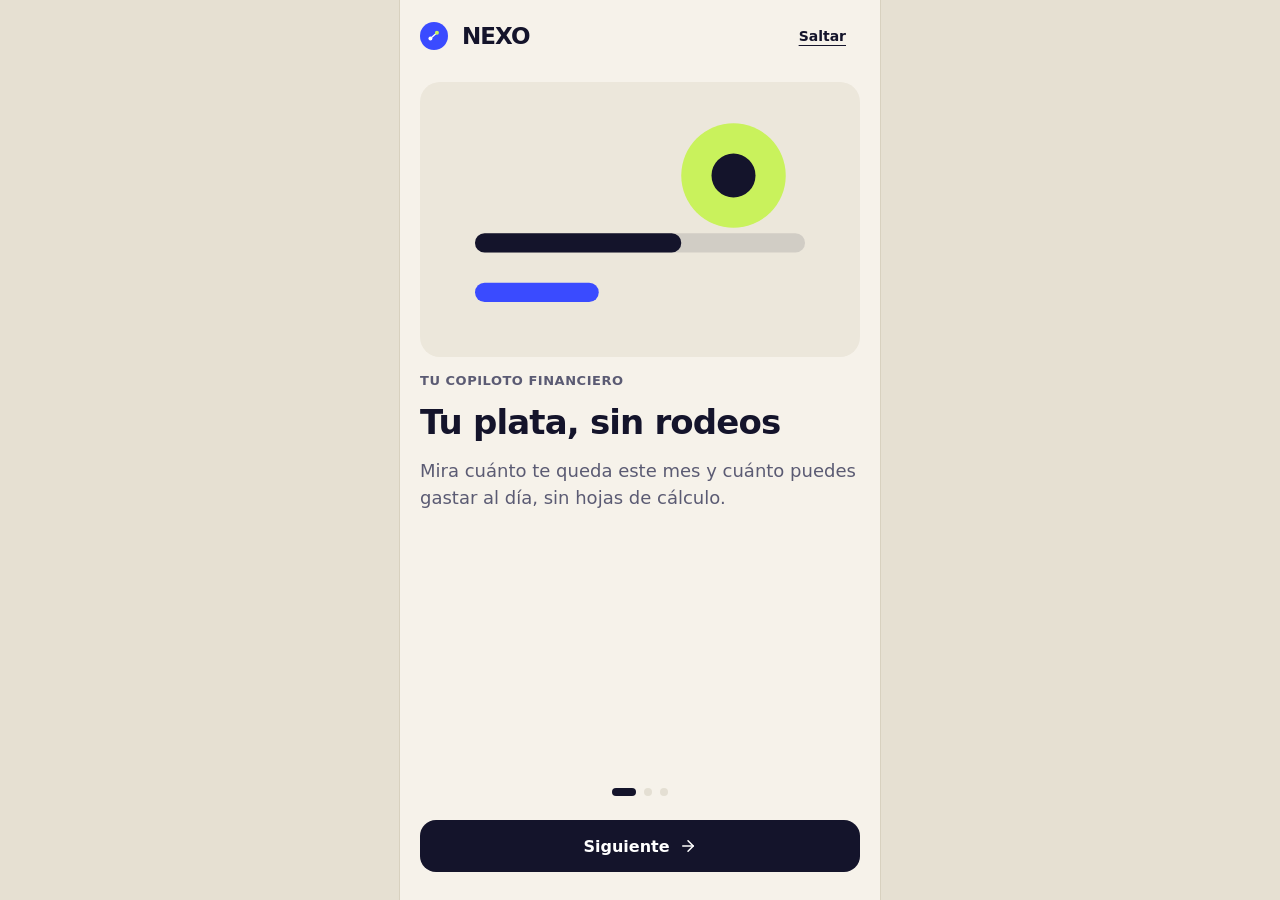
==== index.html @ c4db3c31 "Divido el prototipo en paginas Crea index.html y pages/ con una pagina por pantalla, css/prototipo.c" ====
<!doctype html>
<html lang="es">
<head>
<meta charset="UTF-8" />
<meta name="viewport" content="width=device-width, initial-scale=1.0, viewport-fit=cover" />
<meta name="theme-color" content="#F6F2EA" />
<meta name="description" content="NEXO: tu dinero, pero con alguien de tu lado." />
<title>NEXO · Tu copiloto financiero</title>
<link rel="stylesheet" href="css/prototipo.css" />
</head>
<body data-pagina="index">
<div id="root">
<div data-estado="b1"><div class="app-shell"><div class="onb"><div class="onb-top"><span class="mark small" role="img" aria-label="NEXO"><svg viewBox="0 0 48 48" aria-hidden="true"><path d="M15 32L33 16" stroke="#fff" stroke-width="3.5" stroke-linecap="round"></path><circle cx="15" cy="32" r="5.5" fill="#fff"></circle><circle cx="33" cy="16" r="5.5" style="fill: var(--lime);"></circle></svg></span><span class="brand-word">NEXO</span><span class="spacer"></span><button class="btn ghost small-btn" data-ir-estado="situacion">Saltar</button></div><div class="onb-body"><div class="illus"><svg viewBox="0 0 320 200" aria-hidden="true" role="img"><rect x="40" y="110" width="240" height="14" rx="7" style="fill: var(--ink); opacity: 0.12;"></rect><rect x="40" y="110" width="150" height="14" rx="7" style="fill: var(--ink);"></rect><circle cx="228" cy="68" r="38" style="fill: var(--lime);"></circle><circle cx="228" cy="68" r="16" style="fill: var(--ink);"></circle><rect x="40" y="146" width="90" height="14" rx="7" style="fill: var(--ai);"></rect></svg></div><div class="eyebrow">Tu copiloto financiero</div><h1 class="welcome-title" style="margin-bottom: 0px;">Tu plata, sin rodeos</h1><p class="muted" style="font-size: 18px; line-height: 1.5;">Mira cuánto te queda este mes y cuánto puedes gastar al día, sin hojas de cálculo.</p><span class="spacer"></span><div class="dots" aria-label="Pantalla 1 de 3"><i class="on"></i><i class=""></i><i class=""></i></div><button class="btn primary full" data-ir-estado="b2">Siguiente <svg xmlns="http://www.w3.org/2000/svg" width="18" height="18" viewBox="0 0 24 24" fill="none" stroke="currentColor" stroke-width="2" stroke-linecap="round" stroke-linejoin="round" class="lucide lucide-arrow-right"><path d="M5 12h14"></path><path d="m12 5 7 7-7 7"></path></svg></button></div></div></div><div class="toast-zone" aria-live="polite"></div></div>
<div data-estado="b2" hidden><div class="app-shell"><div class="onb"><div class="onb-top"><span class="mark small" role="img" aria-label="NEXO"><svg viewBox="0 0 48 48" aria-hidden="true"><path d="M15 32L33 16" stroke="#fff" stroke-width="3.5" stroke-linecap="round"></path><circle cx="15" cy="32" r="5.5" fill="#fff"></circle><circle cx="33" cy="16" r="5.5" style="fill: var(--lime);"></circle></svg></span><span class="brand-word">NEXO</span><span class="spacer"></span><button class="btn ghost small-btn" data-ir-estado="situacion">Saltar</button></div><div class="onb-body"><div class="illus"><svg viewBox="0 0 320 200" aria-hidden="true" role="img"><rect x="52" y="44" width="150" height="46" rx="23" style="fill: var(--ink);"></rect><rect x="118" y="108" width="150" height="46" rx="23" style="fill: var(--lime);"></rect><circle cx="76" cy="67" r="9" style="fill: var(--lime);"></circle><circle cx="244" cy="131" r="9" style="fill: var(--ink);"></circle></svg></div><h1 class="welcome-title" style="margin-bottom: 0px;">Registra en segundos</h1><p class="muted" style="font-size: 18px; line-height: 1.5;">Escribe o dilo en voz alta: "gasté 15 mil en almuerzo". NEXO lo entiende y tú solo confirmas.</p><span class="spacer"></span><div class="dots" aria-label="Pantalla 2 de 3"><i class=""></i><i class="on"></i><i class=""></i></div><button class="btn primary full" data-ir-estado="b3">Siguiente <svg xmlns="http://www.w3.org/2000/svg" width="18" height="18" viewBox="0 0 24 24" fill="none" stroke="currentColor" stroke-width="2" stroke-linecap="round" stroke-linejoin="round" class="lucide lucide-arrow-right"><path d="M5 12h14"></path><path d="m12 5 7 7-7 7"></path></svg></button></div></div></div><div class="toast-zone" aria-live="polite"></div></div>
<div data-estado="b3" hidden><div class="app-shell"><div class="onb"><div class="onb-top"><span class="mark small" role="img" aria-label="NEXO"><svg viewBox="0 0 48 48" aria-hidden="true"><path d="M15 32L33 16" stroke="#fff" stroke-width="3.5" stroke-linecap="round"></path><circle cx="15" cy="32" r="5.5" fill="#fff"></circle><circle cx="33" cy="16" r="5.5" style="fill: var(--lime);"></circle></svg></span><span class="brand-word">NEXO</span><span class="spacer"></span><button class="btn ghost small-btn" data-ir-estado="situacion">Saltar</button></div><div class="onb-body"><div class="illus"><svg viewBox="0 0 320 200" aria-hidden="true" role="img"><path d="M96 138L224 62" stroke-width="12" stroke-linecap="round" fill="none" style="stroke: var(--ink);"></path><circle cx="96" cy="138" r="30" style="fill: var(--ai);"></circle><circle cx="224" cy="62" r="30" style="fill: var(--lime);"></circle><circle cx="96" cy="138" r="10" fill="#fff"></circle></svg></div><h1 class="welcome-title" style="margin-bottom: 0px;">Un copiloto, no un banco</h1><p class="muted" style="font-size: 18px; line-height: 1.5;">Te acompaño con tus metas y tus dudas. Nunca te pido claves ni que conectes tus cuentas.</p><span class="spacer"></span><div class="dots" aria-label="Pantalla 3 de 3"><i class=""></i><i class=""></i><i class="on"></i></div><button class="btn primary full" data-ir-estado="situacion">Empezar <svg xmlns="http://www.w3.org/2000/svg" width="18" height="18" viewBox="0 0 24 24" fill="none" stroke="currentColor" stroke-width="2" stroke-linecap="round" stroke-linejoin="round" class="lucide lucide-arrow-right"><path d="M5 12h14"></path><path d="m12 5 7 7-7 7"></path></svg></button></div></div></div><div class="toast-zone" aria-live="polite"></div></div>
<div data-estado="situacion" hidden><div class="app-shell"><form class="onb" novalidate=""><div class="onb-top"><button type="button" class="back-btn" aria-label="Volver" data-ir-estado="b3"><svg xmlns="http://www.w3.org/2000/svg" width="20" height="20" viewBox="0 0 24 24" fill="none" stroke="currentColor" stroke-width="2" stroke-linecap="round" stroke-linejoin="round" class="lucide lucide-arrow-left"><path d="m12 19-7-7 7-7"></path><path d="M19 12H5"></path></svg></button><h1 class="screen-title">Tu situación inicial</h1></div><div class="onb-body"><p class="muted" style="margin: 0px;">Solo lo mínimo para empezar. No pedimos claves ni datos de tus cuentas.</p><div class="field"><label for="income--situacion">Ingresos mensuales</label><input id="income--situacion" class="input" inputmode="numeric" placeholder="$ 1.500.000" aria-invalid="false" value=""><span class="small muted">Lo que recibes en un mes, aproximado.</span></div><div class="field"><label>Cómo manejas tu plata (opcional)</label><div class="chips"><button type="button" class="chip " aria-pressed="false" data-accion="chip-multi">Débito</button><button type="button" class="chip " aria-pressed="false" data-accion="chip-multi">Crédito</button><button type="button" class="chip " aria-pressed="false" data-accion="chip-multi">Efectivo</button><button type="button" class="chip " aria-pressed="false" data-accion="chip-multi">Billetera digital</button></div><span class="small muted">Solo para ubicarme. No pedimos números de tarjeta ni claves.</span></div><div class="field"><label for="goalName--situacion">Tu primera meta</label><input id="goalName--situacion" class="input" placeholder="Ej. Ahorrar para una moto" aria-invalid="false" value=""></div><div class="chips scroll" aria-label="Ideas de meta"><button type="button" class="chip " aria-pressed="false" data-accion="chip-meta">Moto</button><button type="button" class="chip " aria-pressed="false" data-accion="chip-meta">Viaje</button><button type="button" class="chip " aria-pressed="false" data-accion="chip-meta">Celular</button><button type="button" class="chip " aria-pressed="false" data-accion="chip-meta">Fondo de emergencia</button><button type="button" class="chip " aria-pressed="false" data-accion="chip-meta">Universidad</button></div><div class="field"><label for="goalTarget--situacion">¿Cuánto necesitas para lograrla?</label><input id="goalTarget--situacion" class="input" inputmode="numeric" placeholder="$ 3.000.000" aria-invalid="false" value=""></div><span class="spacer"></span><button class="btn primary full" type="submit" data-accion="continuar">Continuar <svg xmlns="http://www.w3.org/2000/svg" width="18" height="18" viewBox="0 0 24 24" fill="none" stroke="currentColor" stroke-width="2" stroke-linecap="round" stroke-linejoin="round" class="lucide lucide-arrow-right"><path d="M5 12h14"></path><path d="m12 5 7 7-7 7"></path></svg></button></div></form></div><div class="toast-zone" aria-live="polite"></div></div>
<div data-estado="pendientes" hidden><div class="app-shell"><form class="onb" novalidate=""><div class="onb-top"><button type="button" class="back-btn" aria-label="Volver" data-ir-estado="b3"><svg xmlns="http://www.w3.org/2000/svg" width="20" height="20" viewBox="0 0 24 24" fill="none" stroke="currentColor" stroke-width="2" stroke-linecap="round" stroke-linejoin="round" class="lucide lucide-arrow-left"><path d="m12 19-7-7 7-7"></path><path d="M19 12H5"></path></svg></button><h1 class="screen-title">Tu situación inicial</h1></div><div class="onb-body"><div class="alert warn" role="alert"><svg xmlns="http://www.w3.org/2000/svg" width="20" height="20" viewBox="0 0 24 24" fill="none" stroke="currentColor" stroke-width="2" stroke-linecap="round" stroke-linejoin="round" class="lucide lucide-triangle-alert"><path d="m21.73 18-8-14a2 2 0 0 0-3.48 0l-8 14A2 2 0 0 0 4 21h16a2 2 0 0 0 1.73-3"></path><path d="M12 9v4"></path><path d="M12 17h.01"></path></svg><div>Completa los campos pendientes para continuar.</div></div><div class="field"><label for="income--pendientes">Ingresos mensuales</label><input id="income--pendientes" class="input" inputmode="numeric" placeholder="$ 1.500.000" aria-invalid="true" value="" aria-describedby="income-err--pendientes"><span class="field-error" id="income-err--pendientes">Escribe cuánto recibes al mes.</span></div><div class="field"><label>Cómo manejas tu plata (opcional)</label><div class="chips"><button type="button" class="chip " aria-pressed="false" data-accion="chip-multi">Débito</button><button type="button" class="chip " aria-pressed="false" data-accion="chip-multi">Crédito</button><button type="button" class="chip " aria-pressed="false" data-accion="chip-multi">Efectivo</button><button type="button" class="chip " aria-pressed="false" data-accion="chip-multi">Billetera digital</button></div><span class="small muted">Solo para ubicarme. No pedimos números de tarjeta ni claves.</span></div><div class="field"><label for="goalName--pendientes">Tu primera meta</label><input id="goalName--pendientes" class="input" placeholder="Ej. Ahorrar para una moto" aria-invalid="true" value="" aria-describedby="goalName-err--pendientes"><span class="field-error" id="goalName-err--pendientes">Cuéntame qué quieres lograr.</span></div><div class="chips scroll" aria-label="Ideas de meta"><button type="button" class="chip " aria-pressed="false" data-accion="chip-meta">Moto</button><button type="button" class="chip " aria-pressed="false" data-accion="chip-meta">Viaje</button><button type="button" class="chip " aria-pressed="false" data-accion="chip-meta">Celular</button><button type="button" class="chip " aria-pressed="false" data-accion="chip-meta">Fondo de emergencia</button><button type="button" class="chip " aria-pressed="false" data-accion="chip-meta">Universidad</button></div><div class="field"><label for="goalTarget--pendientes">¿Cuánto necesitas para lograrla?</label><input id="goalTarget--pendientes" class="input" inputmode="numeric" placeholder="$ 3.000.000" aria-invalid="true" value="" aria-describedby="goalTarget-err--pendientes"><span class="field-error" id="goalTarget-err--pendientes">Escribe cuánto necesitas.</span></div><span class="spacer"></span><button class="btn primary full" type="submit" data-accion="continuar">Continuar <svg xmlns="http://www.w3.org/2000/svg" width="18" height="18" viewBox="0 0 24 24" fill="none" stroke="currentColor" stroke-width="2" stroke-linecap="round" stroke-linejoin="round" class="lucide lucide-arrow-right"><path d="M5 12h14"></path><path d="m12 5 7 7-7 7"></path></svg></button></div></form></div><div class="toast-zone" aria-live="polite"></div></div>
</div>
<script src="js/prototipo.js"></script>
</body>
</html>
---- css/prototipo.css ----
/* Andamio temporal: se borra cuando todas las pantallas usen el design kit */
/* Este archivo es el CSS del prototipo (disenos/prototipo.html), copiado tal cual.
   Solo se agregó al final un bloque para que los links (<a>) se vean igual que
   los botones (<button>) que reemplazan. */
:root{--paper: #F6F2EA;--sf: #FFFFFF;--ink: #14142B;--ink2: #5B5B73;--ink3: #686880;--ink-hover: #2A2A4A;--line: #E4DFD3;--sand: #ECE7DB;--outer: #E6E0D2;--lime: #C9F25C;--lime-d: #B8E23F;--lime-50: #F1FAD6;--ai: #3A4BFF;--ai-50: #E8EBFF;--ok: #0B7A55;--ok-50: #DDF1E8;--wa: #8A5600;--wa-50: #FBEBCB;--er: #C73B3F;--er-50: #FBE3E3;--cat-food: #C2561C;--cat-transport: #1F6FC2;--cat-fun: #7A3FC4;--cat-shop: #C22A66;--cat-edu: #12795F;--cat-other: #5B5B73;--bg: var(--paper);--pri: var(--ink);--pri-d: var(--ink);--pri-50: var(--sand);--pri-100: var(--line);--sec: var(--lime);--sec-50: var(--lime-50);--in: var(--ai);--in-50: var(--ai-50);--r-s: 8px;--r-m: 12px;--r-l: 16px;--r-card: 20px;--r-btn: 16px;--disp: "Bricolage Grotesque", "Segoe UI", system-ui, sans-serif;--body: "DM Sans", "Segoe UI", system-ui, sans-serif;font-family:var(--body);color:var(--ink);background:var(--paper)}
:root[data-palette=coral]{--paper: #FFF5EE;--ink: #2A1038;--ink2: #66506F;--ink3: #6E5978;--ink-hover: #3E1F52;--line: #F0DDD2;--sand: #F8E6DB;--outer: #F1DDD0;--lime: #FF8F70;--lime-d: #F27A58;--lime-50: #FFE3D9;--ai: #6C4BFF;--ai-50: #ECE6FF}
:root[data-palette=mar]{--paper: #EEF6F5;--ink: #0D2B33;--ink2: #4D6870;--ink3: #546F77;--ink-hover: #1C434E;--line: #D5E4E2;--sand: #E0EEEC;--outer: #D9E6E4;--lime: #7BE3C3;--lime-d: #5BD3AF;--lime-50: #D9F7EE;--ai: #2F5BFF;--ai-50: #E4EBFF}
:root[data-palette=sol]{--paper: #FFFAEB;--ink: #1A1814;--ink2: #5E5846;--ink3: #655F4C;--ink-hover: #34302A;--line: #EDE4C8;--sand: #F6EDCF;--outer: #EBE2C2;--lime: #FFD23F;--lime-d: #F2C200;--lime-50: #FFF1B8;--ai: #2748FF;--ai-50: #E6EAFF}
*{box-sizing:border-box}
html{scroll-behavior:smooth}
body{margin:0;min-width:320px;min-height:100vh;background:var(--paper);color:var(--ink);font-family:var(--body);-webkit-font-smoothing:antialiased}
button,input,textarea,select{font:inherit}
button,a[data-era-boton]{cursor:pointer}
button:focus-visible,input:focus-visible,textarea:focus-visible,select:focus-visible{outline:3px solid var(--ai);outline-offset:2px}
button:disabled{cursor:not-allowed;opacity:.55}
a{color:inherit}
.app-shell{max-width:480px;margin:0 auto;min-height:100vh;background:var(--paper);position:relative}
@media(min-width:520px){body{background:var(--outer)}.app-shell{box-shadow:0 0 0 1px #d8d1bf}}
.main{padding:14px 16px calc(112px + env(safe-area-inset-bottom))}
.main.plain{padding-bottom:32px}
.stack{display:grid;gap:16px}
.row{display:flex;align-items:center;gap:12px}
.spacer{flex:1}
.mobile-top{display:flex;align-items:center;gap:8px;margin-bottom:18px;min-height:44px}
.brand-word{font:800 23px/1 var(--disp);letter-spacing:-.04em}
.icon-btn{position:relative;width:40px;height:40px;border-radius:50%;border:1.5px solid var(--line);background:var(--sf);color:var(--ink);display:grid;place-items:center}
.icon-btn.active{background:var(--ink);color:#fff;border-color:var(--ink)}
.dot-badge{position:absolute;top:-4px;right:-4px;min-width:18px;height:18px;padding:0 4px;border-radius:99px;background:var(--er);color:#fff;font-size:11px;font-weight:800;display:grid;place-items:center}
.pro-badge{background:var(--ink);color:var(--lime);font-size:11px;font-weight:800;padding:3px 7px;border-radius:6px;letter-spacing:.06em}
.streak-chip{display:inline-flex;align-items:center;gap:4px;height:36px;padding:0 12px;border:0;border-radius:99px;background:var(--lime);color:var(--ink);font-weight:800;font-size:14px}
.screen-top{display:flex;align-items:center;gap:12px;margin-bottom:18px;min-height:44px}
.back-btn{width:44px;height:44px;border-radius:50%;border:1.5px solid var(--line);background:var(--sf);color:var(--ink);display:grid;place-items:center;flex:none}
.screen-title{font-size:22px;margin:0}
.mark{--s: 42px;width:var(--s);height:var(--s);border-radius:50%;background:var(--ai);display:grid;place-items:center;flex:none}
.mark svg{width:62%;height:62%}
.mark.large{--s: 96px}
.mark.small{--s: 28px}
.eyebrow{color:var(--ink2);font-size:13px;font-weight:700;letter-spacing:.04em;text-transform:uppercase}
h1,h2,h3,p{margin-top:0}
h1,h2,h3{font-family:var(--disp);letter-spacing:-.025em}
h1{font-size:30px;line-height:1.08;margin-bottom:12px}
h2{font-size:20px;margin-bottom:8px}
h3{font-size:17px;margin-bottom:6px}
.muted{color:var(--ink2)}
.small{font-size:13px}
.money{--fs: 44px;font-family:var(--disp);font-weight:800;line-height:1.05;letter-spacing:-.04em;font-variant-numeric:tabular-nums lining-nums;display:block;white-space:nowrap;font-size:calc(min(var(--fs),12vw) * var(--k, 1))}
.money.xl{--fs: 52px}
.money.md{--fs: 32px}
.num{font-family:var(--disp);font-weight:800;font-variant-numeric:tabular-nums;letter-spacing:-.03em;white-space:nowrap;flex:none}
.row.wrap{flex-wrap:wrap;row-gap:4px}
.list-row>div:nth-child(2),.row>div[style*=min-width]{min-width:0}
.list-row>div:nth-child(2) b{display:block;overflow:hidden;text-overflow:ellipsis;white-space:nowrap}
.card{background:var(--sf);border:1px solid var(--line);border-radius:var(--r-card);padding:18px}
.card-lime{background:var(--lime);border-color:transparent}
.card.tap{width:100%;text-align:left;color:inherit}
.insight{background:var(--sf);border:1px solid var(--line);border-radius:var(--r-card);padding:18px 20px}
.insight-title{display:flex;align-items:center;gap:9px;color:var(--ai);font-weight:700;font-size:14px;margin-bottom:10px}
.insight p{font-size:17px;line-height:1.4;margin-bottom:14px}
.hero-card{background:var(--ink);color:#fff;border-radius:var(--r-card);padding:24px 22px}
.hero-label{font-size:14px;color:#ffffffc7;margin-bottom:6px}
.hero-bar{height:8px;border-radius:99px;background:#ffffff2e;overflow:hidden;margin:18px 0 14px}
.hero-bar span{display:block;height:100%;background:var(--lime);border-radius:inherit;transition:width .3s ease}
.hero-bar.over span{background:#ff8a8e}
.hero-meta{display:flex;justify-content:space-between;flex-wrap:wrap;gap:8px 16px;font-size:14px;color:#ffffffc7}
.hero-meta b{display:block;white-space:nowrap;color:#fff;font:700 18px var(--disp);font-variant-numeric:tabular-nums;margin-top:2px}
.btn{min-height:52px;border:0;border-radius:var(--r-btn);padding:0 20px;display:inline-flex;align-items:center;justify-content:center;gap:9px;font-weight:700;transition:transform .12s ease,background .2s ease}
.btn:active{transform:scale(.98)}
.btn.primary{color:#fff;background:var(--ink)}
.btn.primary:hover{background:var(--ink-hover)}
.btn.on-dark,.btn.secondary{background:var(--lime);color:var(--ink)}
.btn.secondary:hover{background:var(--lime-d)}
.btn.tertiary{background:var(--sf);color:var(--ink);border:1px solid var(--line)}
.btn.ghost{background:transparent;color:var(--ink);text-decoration:underline;text-underline-offset:4px}
.btn.danger{background:var(--er-50);color:var(--er)}
.btn.full{width:100%}
.btn.small-btn{min-height:42px;padding:0 14px;font-size:14px}
.field{display:grid;gap:8px}
.field label{font-size:14px;font-weight:700}
.field-error{font-size:13px;color:var(--er);font-weight:600}
.input,.textarea{width:100%;border:1.5px solid var(--line);background:var(--sf);color:var(--ink);border-radius:var(--r-btn);padding:14px 16px}
.input{min-height:54px}
.input:focus,.textarea:focus{border-color:var(--ink)}
.input[aria-invalid=true],.textarea[aria-invalid=true]{border-color:var(--er);background:var(--er-50)}
.textarea{min-height:120px;resize:vertical}
.amount-wrap{display:flex;align-items:baseline;gap:8px;border-bottom:2px solid var(--ink);padding-bottom:6px}
.amount-wrap span{font:800 32px var(--disp);color:var(--ink2)}
.amount-input{--k: 1;width:100%;font-size:calc(min(44px,12vw) * var(--k))!important;border:0;background:transparent;font:800 44px/1.1 var(--disp);letter-spacing:-.03em;color:var(--ink);padding:0;min-width:0}
.amount-input:focus-visible{outline:none}
.amount-wrap:focus-within{border-color:var(--ai)}
.amount-wrap.err{border-color:var(--er)}
.chips{display:flex;flex-wrap:wrap;gap:8px}
.chips.scroll{flex-wrap:nowrap;overflow-x:auto;padding-bottom:4px;margin:0 -16px;padding-left:16px;padding-right:16px;scrollbar-width:none}
.chips.scroll::-webkit-scrollbar{display:none}
.chip{display:inline-flex;align-items:center;gap:8px;height:40px;padding:0 16px;border-radius:99px;background:var(--sf);border:1.5px solid var(--line);font-weight:600;font-size:14px;color:var(--ink);white-space:nowrap;flex:none}
.chip.on{background:var(--lime);border-color:var(--ink)}
.input-modes{display:grid;grid-template-columns:1fr 1fr;gap:8px}
.input-modes:has(>:only-child){grid-template-columns:1fr}
.mode-btn{min-height:52px;border-radius:14px;border:1.5px solid var(--line);background:var(--sf);color:var(--ink);font-weight:700;display:inline-flex;align-items:center;justify-content:center;gap:8px;padding:0 12px}
.mode-btn:first-child:not(:only-child){background:var(--ink);border-color:var(--ink);color:var(--lime)}
.mode-btn.live{background:var(--er);border-color:var(--er);color:#fff}
.eye-btn{position:relative;width:32px;height:32px;padding:0;border:0;border-radius:50%;background:transparent;color:inherit;display:inline-grid;place-items:center}
.eye-btn:after{content:"";position:absolute;top:-8px;right:-8px;bottom:-8px;left:-8px}
.tabs{display:grid;grid-template-columns:1fr 1fr;padding:4px;background:var(--sand);border-radius:14px;gap:4px}
.tab{border:0;background:transparent;height:42px;border-radius:10px;font-weight:700;color:var(--ink2);display:inline-flex;align-items:center;justify-content:center;gap:8px}
.tab.on{background:var(--sf);color:var(--ink)}
.alert{display:flex;gap:12px;align-items:flex-start;padding:14px 16px;border-radius:var(--r-l);font-size:14px;font-weight:600}
.alert.warn{background:var(--wa-50);color:var(--wa)}
.alert.err{background:var(--er-50);color:var(--er)}
.alert.ok{background:var(--ok-50);color:var(--ok)}
.progress{height:6px;border-radius:99px;background:var(--line);overflow:hidden;flex:1}
.progress>span{display:block;height:100%;background:var(--ink);border-radius:inherit;transition:width .2s ease}
.bar{height:10px;border-radius:99px;background:var(--line);overflow:hidden}
.bar span{display:block;height:100%;border-radius:inherit;background:var(--ink);transition:width .3s ease}
.bar.lime span{background:var(--lime);box-shadow:inset 0 0 0 1.5px var(--ink)}
.list{display:grid;gap:0}
.list-row{display:flex;align-items:center;gap:12px;padding:13px 0;border-bottom:1px solid var(--line)}
.list-row:last-child{border-bottom:0}
.group-title{font-size:13px;font-weight:700;color:var(--ink2);text-transform:uppercase;letter-spacing:.04em;margin:4px 0 -4px}
.icon-tile{width:44px;height:44px;flex:none;border-radius:13px;background:var(--sand);color:var(--ink);display:grid;place-items:center}
.icon-tile.lime{background:var(--lime)}
.icon-tile.sm{width:36px;height:36px;border-radius:11px}
.icon-tile[data-cat]{background:color-mix(in srgb,var(--c) 14%,#fff);color:var(--c)}
.icon-tile[data-cat=Comida]{--c: var(--cat-food)}
.icon-tile[data-cat=Transporte]{--c: var(--cat-transport)}
.icon-tile[data-cat=Salidas]{--c: var(--cat-fun)}
.icon-tile[data-cat=Compras]{--c: var(--cat-shop)}
.icon-tile[data-cat=Educación]{--c: var(--cat-edu)}
.icon-tile[data-cat=Otro]{--c: var(--cat-other)}
.pill{display:inline-flex;align-items:center;gap:6px;padding:5px 10px;border-radius:99px;background:var(--lime);color:var(--ink);font-size:12px;font-weight:700}
.pill.dark{background:var(--ink);color:#fff}
.pill.soft{background:var(--sand)}
.empty{text-align:center;padding:30px 20px;border:1.5px dashed var(--line);border-radius:var(--r-card);color:var(--ink2)}
.success-mark{width:72px;height:72px;border-radius:50%;background:var(--lime);display:grid;place-items:center;margin:8px auto 0}
.streak-days{display:grid;grid-template-columns:repeat(7,1fr);gap:6px;margin-top:14px;text-align:center}
.streak-day{display:grid;gap:6px;justify-items:center;font-size:12px;font-weight:700}
.streak-dot{width:26px;height:26px;border-radius:50%;border:2px solid var(--ink);display:grid;place-items:center}
.streak-day.on .streak-dot{background:var(--ink);color:var(--lime)}
.streak-day.today .streak-dot{border-style:dashed}
.reward{display:flex;gap:14px;align-items:flex-start}
.reward.locked{opacity:.72}
.onb{min-height:100vh;padding:14px 20px 28px;display:flex;flex-direction:column}
.onb-top{display:flex;align-items:center;gap:14px;min-height:44px}
.onb-body{flex:1;display:flex;flex-direction:column;gap:16px;padding-top:12px}
.illus{width:100%;aspect-ratio:16 / 10;border-radius:var(--r-card);background:var(--sand);display:grid;place-items:center;overflow:hidden;margin-top:12px}
.illus svg{width:100%;height:100%}
.dots{display:flex;gap:8px;justify-content:center;margin:4px 0 8px}
.dots i{width:8px;height:8px;border-radius:50%;background:var(--line)}
.dots i.on{background:var(--ink);width:24px;border-radius:99px}
.welcome-title{font-size:34px}
.chat{display:grid;gap:12px}
.bubble{max-width:86%;padding:12px 14px;border-radius:18px;line-height:1.45;font-size:16px}
.bubble.you{justify-self:end;background:var(--ink);color:#fff;border-bottom-right-radius:6px}
.bubble.nexo{justify-self:start;background:var(--sf);border:1px solid var(--line);border-bottom-left-radius:6px;max-width:94%}
.bubble-hd{display:flex;align-items:center;gap:8px;font-size:13px;font-weight:700;color:var(--ai);margin-bottom:6px}
.bubble-src{font-size:12px;color:var(--ink2);margin-top:8px}
.typing{display:inline-flex;gap:5px;padding:4px 2px}
.typing i{width:7px;height:7px;border-radius:50%;background:var(--ink2);animation:blink 1s infinite ease-in-out}
.typing i:nth-child(2){animation-delay:.15s}
.typing i:nth-child(3){animation-delay:.3s}
@keyframes blink{0%,80%,to{opacity:.25}40%{opacity:1}}
.composer{position:sticky;bottom:calc(86px + env(safe-area-inset-bottom));display:flex;gap:8px;padding:10px 0 0;background:var(--paper)}
.composer .input{min-height:48px;border-radius:99px}
.send-btn{width:48px;height:48px;flex:none;border-radius:50%;border:0;background:var(--ink);color:var(--lime);display:grid;place-items:center}
.mic-btn{width:96px;height:96px;border-radius:50%;border:0;background:var(--ink);color:var(--lime);display:grid;place-items:center;margin:8px auto}
.mic-btn.live{background:var(--er);color:#fff}
.search{position:relative}
.search svg{position:absolute;left:16px;top:50%;transform:translateY(-50%);color:var(--ink2)}
.search .input{padding-left:44px}
.post-meta{display:flex;align-items:center;gap:8px;color:var(--ink2);font-size:13px;flex-wrap:wrap}
.avatar{width:30px;height:30px;display:grid;place-items:center;border-radius:50%;background:var(--lime);color:var(--ink);font-weight:800;font-size:13px;flex:none}
.helpful{border:1.5px solid var(--line);background:var(--sf);color:var(--ink);height:36px;padding:0 12px;border-radius:99px;display:inline-flex;align-items:center;gap:6px;font-weight:700;font-size:13px}
.helpful.on{background:var(--lime);border-color:var(--ink)}
.answer{padding:14px 0;border-bottom:1px solid var(--line);display:grid;gap:8px}
.answer:last-child{border-bottom:0}
.toast-zone{position:fixed;left:0;right:0;bottom:calc(96px + env(safe-area-inset-bottom));display:flex;justify-content:center;pointer-events:none;z-index:30;padding:0 16px}
.toast{background:var(--ink);color:#fff;padding:12px 18px;border-radius:14px;font-weight:600;font-size:14px;max-width:420px;pointer-events:auto;display:flex;align-items:center;gap:14px}
.toast-act{border:0;background:transparent;color:var(--lime);font-weight:800;font-size:14px;text-decoration:underline;text-underline-offset:3px;padding:8px 4px}
.mobile-nav{position:fixed;left:50%;transform:translate(-50%);width:min(100%,480px);bottom:0;z-index:10;display:grid;grid-template-columns:repeat(5,1fr);padding:8px 6px calc(8px + env(safe-area-inset-bottom));background:var(--paper);border-top:1px solid var(--line)}
.mobile-nav button,.mobile-nav a{border:0;background:transparent;color:var(--ink2);display:flex;flex-direction:column;align-items:center;justify-content:center;gap:4px;font-size:11px;font-weight:700;padding:2px 0;min-height:52px}
.mobile-nav .nav-ico{width:52px;height:30px;border-radius:99px;display:grid;place-items:center}
.mobile-nav button.active,.mobile-nav a.active{color:var(--ink)}
.mobile-nav button.active .nav-ico,.mobile-nav a.active .nav-ico{background:var(--lime)}
.mobile-nav .nav-mark{display:block;margin-top:-18px;border-radius:50%;box-shadow:0 0 0 4px var(--paper)}
.mobile-nav .nav-mark .mark{--s: 46px}
@media(prefers-reduced-motion:reduce){*,*:before,*:after{animation:none!important;transition:none!important;scroll-behavior:auto!important}}
.pal-opt{display:flex;align-items:center;gap:12px;padding:12px;border:1.5px solid var(--line);border-radius:16px;background:var(--paper);color:var(--ink);text-align:left;width:100%}
.pal-opt[aria-pressed=true]{border-color:var(--ink)}
.pal-sw{display:flex}
.pal-sw i{width:22px;height:22px;border-radius:50%;border:2px solid #fff;margin-left:-6px;box-shadow:0 0 0 1px #0000001f}
.pal-sw i:first-child{margin-left:0}
.help-btn{position:relative;width:24px;height:24px;margin-left:8px;padding:0;border-radius:50%;border:1.5px solid currentColor;background:transparent;color:inherit;font-weight:800;font-size:13px;line-height:1;display:inline-grid;place-items:center;vertical-align:middle}
.help-btn:after{content:"";position:absolute;top:-10px;right:-10px;bottom:-10px;left:-10px}
.help-note{margin-top:12px;padding:12px 14px;border-radius:14px;background:var(--lime-50);color:var(--ink);font-size:14px;line-height:1.45;text-align:left;font-weight:500}
.help-note.on-dark{background:#ffffff1f;color:#fff}
.card-lime .help-note{background:#ffffff9e}
.row-btn{width:100%;border:0;background:transparent;text-align:left;color:inherit;font:inherit;cursor:pointer;border-bottom:1px solid var(--line)}
.list-row.row-btn:last-child{border-bottom:0}
.chev{color:var(--ink2);flex:none}
.persist-banner{padding:12px 16px 0}
.main .persist-banner{padding:0 0 14px}


/* --- Andamio: los botones que navegan ahora son links <a> con el mismo aspecto --- */
:where(a[data-era-boton]){display:inline-block;text-align:center;text-decoration:none;box-sizing:border-box;font:inherit}
[hidden]{display:none!important}
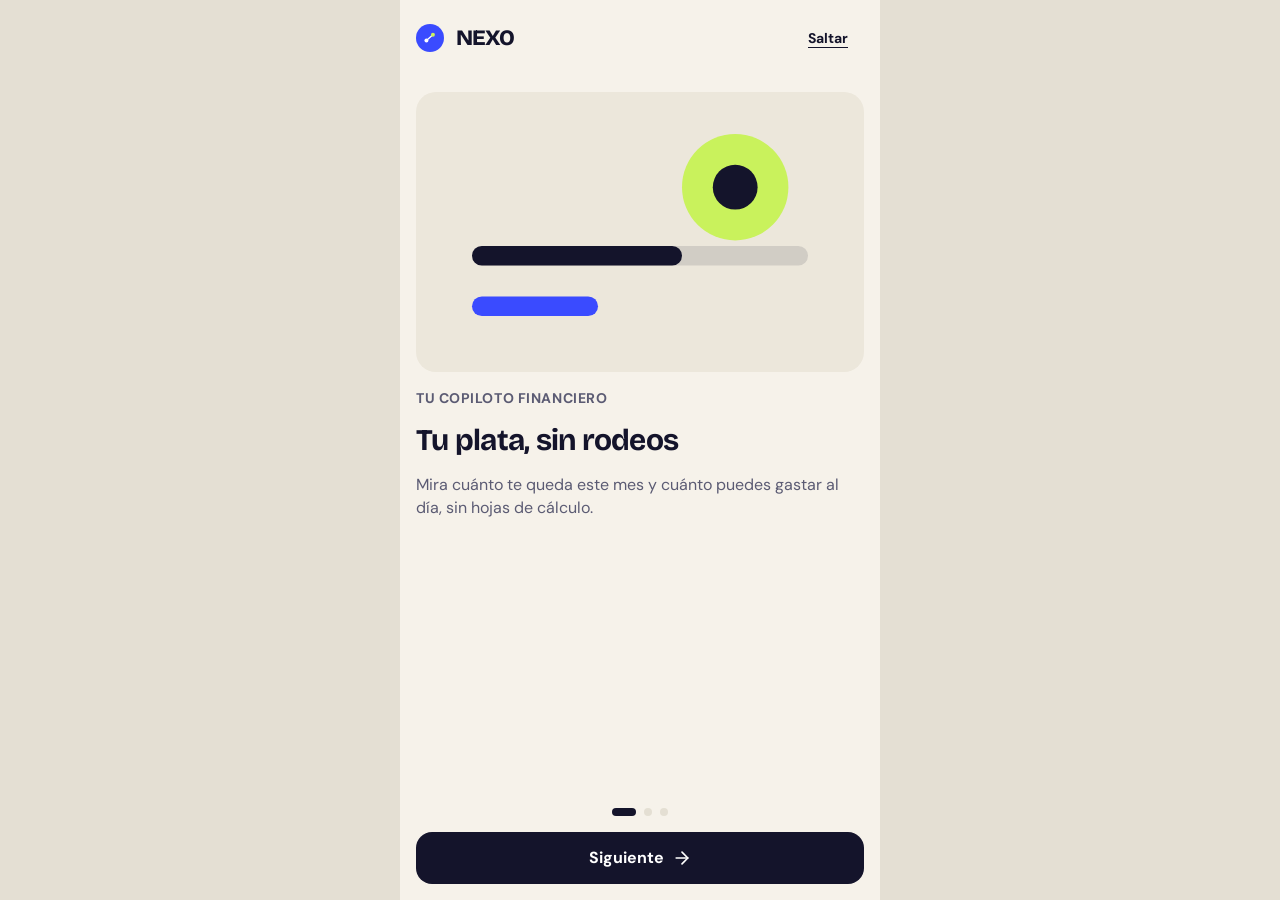
==== commit c889cd7f: "Construyo F1.1, F1.2 y F1.2b con el kit y datos en data.js Agrego .ilustracion y .puntos al kit, las" ====
--- a/index.html
+++ b/index.html
@@ -1,21 +1,100 @@
 <!doctype html>
 <html lang="es">
 <head>
-<meta charset="UTF-8" />
-<meta name="viewport" content="width=device-width, initial-scale=1.0, viewport-fit=cover" />
-<meta name="theme-color" content="#F6F2EA" />
-<meta name="description" content="NEXO: tu dinero, pero con alguien de tu lado." />
-<title>NEXO · Tu copiloto financiero</title>
-<link rel="stylesheet" href="css/prototipo.css" />
+  <meta charset="UTF-8">
+  <meta name="viewport" content="width=device-width, initial-scale=1.0, viewport-fit=cover">
+  <meta name="theme-color" content="#F6F2EA">
+  <meta name="description" content="NEXO: tu dinero, pero con alguien de tu lado.">
+  <title>NEXO · Tu copiloto financiero</title>
+  <link rel="stylesheet" href="css/tokens.css">
+  <link rel="stylesheet" href="css/components.css">
+  <link rel="stylesheet" href="css/styles.css">
 </head>
-<body data-pagina="index">
-<div id="root">
-<div data-estado="b1"><div class="app-shell"><div class="onb"><div class="onb-top"><span class="mark small" role="img" aria-label="NEXO"><svg viewBox="0 0 48 48" aria-hidden="true"><path d="M15 32L33 16" stroke="#fff" stroke-width="3.5" stroke-linecap="round"></path><circle cx="15" cy="32" r="5.5" fill="#fff"></circle><circle cx="33" cy="16" r="5.5" style="fill: var(--lime);"></circle></svg></span><span class="brand-word">NEXO</span><span class="spacer"></span><button class="btn ghost small-btn" data-ir-estado="situacion">Saltar</button></div><div class="onb-body"><div class="illus"><svg viewBox="0 0 320 200" aria-hidden="true" role="img"><rect x="40" y="110" width="240" height="14" rx="7" style="fill: var(--ink); opacity: 0.12;"></rect><rect x="40" y="110" width="150" height="14" rx="7" style="fill: var(--ink);"></rect><circle cx="228" cy="68" r="38" style="fill: var(--lime);"></circle><circle cx="228" cy="68" r="16" style="fill: var(--ink);"></circle><rect x="40" y="146" width="90" height="14" rx="7" style="fill: var(--ai);"></rect></svg></div><div class="eyebrow">Tu copiloto financiero</div><h1 class="welcome-title" style="margin-bottom: 0px;">Tu plata, sin rodeos</h1><p class="muted" style="font-size: 18px; line-height: 1.5;">Mira cuánto te queda este mes y cuánto puedes gastar al día, sin hojas de cálculo.</p><span class="spacer"></span><div class="dots" aria-label="Pantalla 1 de 3"><i class="on"></i><i class=""></i><i class=""></i></div><button class="btn primary full" data-ir-estado="b2">Siguiente <svg xmlns="http://www.w3.org/2000/svg" width="18" height="18" viewBox="0 0 24 24" fill="none" stroke="currentColor" stroke-width="2" stroke-linecap="round" stroke-linejoin="round" class="lucide lucide-arrow-right"><path d="M5 12h14"></path><path d="m12 5 7 7-7 7"></path></svg></button></div></div></div><div class="toast-zone" aria-live="polite"></div></div>
-<div data-estado="b2" hidden><div class="app-shell"><div class="onb"><div class="onb-top"><span class="mark small" role="img" aria-label="NEXO"><svg viewBox="0 0 48 48" aria-hidden="true"><path d="M15 32L33 16" stroke="#fff" stroke-width="3.5" stroke-linecap="round"></path><circle cx="15" cy="32" r="5.5" fill="#fff"></circle><circle cx="33" cy="16" r="5.5" style="fill: var(--lime);"></circle></svg></span><span class="brand-word">NEXO</span><span class="spacer"></span><button class="btn ghost small-btn" data-ir-estado="situacion">Saltar</button></div><div class="onb-body"><div class="illus"><svg viewBox="0 0 320 200" aria-hidden="true" role="img"><rect x="52" y="44" width="150" height="46" rx="23" style="fill: var(--ink);"></rect><rect x="118" y="108" width="150" height="46" rx="23" style="fill: var(--lime);"></rect><circle cx="76" cy="67" r="9" style="fill: var(--lime);"></circle><circle cx="244" cy="131" r="9" style="fill: var(--ink);"></circle></svg></div><h1 class="welcome-title" style="margin-bottom: 0px;">Registra en segundos</h1><p class="muted" style="font-size: 18px; line-height: 1.5;">Escribe o dilo en voz alta: "gasté 15 mil en almuerzo". NEXO lo entiende y tú solo confirmas.</p><span class="spacer"></span><div class="dots" aria-label="Pantalla 2 de 3"><i class=""></i><i class="on"></i><i class=""></i></div><button class="btn primary full" data-ir-estado="b3">Siguiente <svg xmlns="http://www.w3.org/2000/svg" width="18" height="18" viewBox="0 0 24 24" fill="none" stroke="currentColor" stroke-width="2" stroke-linecap="round" stroke-linejoin="round" class="lucide lucide-arrow-right"><path d="M5 12h14"></path><path d="m12 5 7 7-7 7"></path></svg></button></div></div></div><div class="toast-zone" aria-live="polite"></div></div>
-<div data-estado="b3" hidden><div class="app-shell"><div class="onb"><div class="onb-top"><span class="mark small" role="img" aria-label="NEXO"><svg viewBox="0 0 48 48" aria-hidden="true"><path d="M15 32L33 16" stroke="#fff" stroke-width="3.5" stroke-linecap="round"></path><circle cx="15" cy="32" r="5.5" fill="#fff"></circle><circle cx="33" cy="16" r="5.5" style="fill: var(--lime);"></circle></svg></span><span class="brand-word">NEXO</span><span class="spacer"></span><button class="btn ghost small-btn" data-ir-estado="situacion">Saltar</button></div><div class="onb-body"><div class="illus"><svg viewBox="0 0 320 200" aria-hidden="true" role="img"><path d="M96 138L224 62" stroke-width="12" stroke-linecap="round" fill="none" style="stroke: var(--ink);"></path><circle cx="96" cy="138" r="30" style="fill: var(--ai);"></circle><circle cx="224" cy="62" r="30" style="fill: var(--lime);"></circle><circle cx="96" cy="138" r="10" fill="#fff"></circle></svg></div><h1 class="welcome-title" style="margin-bottom: 0px;">Un copiloto, no un banco</h1><p class="muted" style="font-size: 18px; line-height: 1.5;">Te acompaño con tus metas y tus dudas. Nunca te pido claves ni que conectes tus cuentas.</p><span class="spacer"></span><div class="dots" aria-label="Pantalla 3 de 3"><i class=""></i><i class=""></i><i class="on"></i></div><button class="btn primary full" data-ir-estado="situacion">Empezar <svg xmlns="http://www.w3.org/2000/svg" width="18" height="18" viewBox="0 0 24 24" fill="none" stroke="currentColor" stroke-width="2" stroke-linecap="round" stroke-linejoin="round" class="lucide lucide-arrow-right"><path d="M5 12h14"></path><path d="m12 5 7 7-7 7"></path></svg></button></div></div></div><div class="toast-zone" aria-live="polite"></div></div>
-<div data-estado="situacion" hidden><div class="app-shell"><form class="onb" novalidate=""><div class="onb-top"><button type="button" class="back-btn" aria-label="Volver" data-ir-estado="b3"><svg xmlns="http://www.w3.org/2000/svg" width="20" height="20" viewBox="0 0 24 24" fill="none" stroke="currentColor" stroke-width="2" stroke-linecap="round" stroke-linejoin="round" class="lucide lucide-arrow-left"><path d="m12 19-7-7 7-7"></path><path d="M19 12H5"></path></svg></button><h1 class="screen-title">Tu situación inicial</h1></div><div class="onb-body"><p class="muted" style="margin: 0px;">Solo lo mínimo para empezar. No pedimos claves ni datos de tus cuentas.</p><div class="field"><label for="income--situacion">Ingresos mensuales</label><input id="income--situacion" class="input" inputmode="numeric" placeholder="$ 1.500.000" aria-invalid="false" value=""><span class="small muted">Lo que recibes en un mes, aproximado.</span></div><div class="field"><label>Cómo manejas tu plata (opcional)</label><div class="chips"><button type="button" class="chip " aria-pressed="false" data-accion="chip-multi">Débito</button><button type="button" class="chip " aria-pressed="false" data-accion="chip-multi">Crédito</button><button type="button" class="chip " aria-pressed="false" data-accion="chip-multi">Efectivo</button><button type="button" class="chip " aria-pressed="false" data-accion="chip-multi">Billetera digital</button></div><span class="small muted">Solo para ubicarme. No pedimos números de tarjeta ni claves.</span></div><div class="field"><label for="goalName--situacion">Tu primera meta</label><input id="goalName--situacion" class="input" placeholder="Ej. Ahorrar para una moto" aria-invalid="false" value=""></div><div class="chips scroll" aria-label="Ideas de meta"><button type="button" class="chip " aria-pressed="false" data-accion="chip-meta">Moto</button><button type="button" class="chip " aria-pressed="false" data-accion="chip-meta">Viaje</button><button type="button" class="chip " aria-pressed="false" data-accion="chip-meta">Celular</button><button type="button" class="chip " aria-pressed="false" data-accion="chip-meta">Fondo de emergencia</button><button type="button" class="chip " aria-pressed="false" data-accion="chip-meta">Universidad</button></div><div class="field"><label for="goalTarget--situacion">¿Cuánto necesitas para lograrla?</label><input id="goalTarget--situacion" class="input" inputmode="numeric" placeholder="$ 3.000.000" aria-invalid="false" value=""></div><span class="spacer"></span><button class="btn primary full" type="submit" data-accion="continuar">Continuar <svg xmlns="http://www.w3.org/2000/svg" width="18" height="18" viewBox="0 0 24 24" fill="none" stroke="currentColor" stroke-width="2" stroke-linecap="round" stroke-linejoin="round" class="lucide lucide-arrow-right"><path d="M5 12h14"></path><path d="m12 5 7 7-7 7"></path></svg></button></div></form></div><div class="toast-zone" aria-live="polite"></div></div>
-<div data-estado="pendientes" hidden><div class="app-shell"><form class="onb" novalidate=""><div class="onb-top"><button type="button" class="back-btn" aria-label="Volver" data-ir-estado="b3"><svg xmlns="http://www.w3.org/2000/svg" width="20" height="20" viewBox="0 0 24 24" fill="none" stroke="currentColor" stroke-width="2" stroke-linecap="round" stroke-linejoin="round" class="lucide lucide-arrow-left"><path d="m12 19-7-7 7-7"></path><path d="M19 12H5"></path></svg></button><h1 class="screen-title">Tu situación inicial</h1></div><div class="onb-body"><div class="alert warn" role="alert"><svg xmlns="http://www.w3.org/2000/svg" width="20" height="20" viewBox="0 0 24 24" fill="none" stroke="currentColor" stroke-width="2" stroke-linecap="round" stroke-linejoin="round" class="lucide lucide-triangle-alert"><path d="m21.73 18-8-14a2 2 0 0 0-3.48 0l-8 14A2 2 0 0 0 4 21h16a2 2 0 0 0 1.73-3"></path><path d="M12 9v4"></path><path d="M12 17h.01"></path></svg><div>Completa los campos pendientes para continuar.</div></div><div class="field"><label for="income--pendientes">Ingresos mensuales</label><input id="income--pendientes" class="input" inputmode="numeric" placeholder="$ 1.500.000" aria-invalid="true" value="" aria-describedby="income-err--pendientes"><span class="field-error" id="income-err--pendientes">Escribe cuánto recibes al mes.</span></div><div class="field"><label>Cómo manejas tu plata (opcional)</label><div class="chips"><button type="button" class="chip " aria-pressed="false" data-accion="chip-multi">Débito</button><button type="button" class="chip " aria-pressed="false" data-accion="chip-multi">Crédito</button><button type="button" class="chip " aria-pressed="false" data-accion="chip-multi">Efectivo</button><button type="button" class="chip " aria-pressed="false" data-accion="chip-multi">Billetera digital</button></div><span class="small muted">Solo para ubicarme. No pedimos números de tarjeta ni claves.</span></div><div class="field"><label for="goalName--pendientes">Tu primera meta</label><input id="goalName--pendientes" class="input" placeholder="Ej. Ahorrar para una moto" aria-invalid="true" value="" aria-describedby="goalName-err--pendientes"><span class="field-error" id="goalName-err--pendientes">Cuéntame qué quieres lograr.</span></div><div class="chips scroll" aria-label="Ideas de meta"><button type="button" class="chip " aria-pressed="false" data-accion="chip-meta">Moto</button><button type="button" class="chip " aria-pressed="false" data-accion="chip-meta">Viaje</button><button type="button" class="chip " aria-pressed="false" data-accion="chip-meta">Celular</button><button type="button" class="chip " aria-pressed="false" data-accion="chip-meta">Fondo de emergencia</button><button type="button" class="chip " aria-pressed="false" data-accion="chip-meta">Universidad</button></div><div class="field"><label for="goalTarget--pendientes">¿Cuánto necesitas para lograrla?</label><input id="goalTarget--pendientes" class="input" inputmode="numeric" placeholder="$ 3.000.000" aria-invalid="true" value="" aria-describedby="goalTarget-err--pendientes"><span class="field-error" id="goalTarget-err--pendientes">Escribe cuánto necesitas.</span></div><span class="spacer"></span><button class="btn primary full" type="submit" data-accion="continuar">Continuar <svg xmlns="http://www.w3.org/2000/svg" width="18" height="18" viewBox="0 0 24 24" fill="none" stroke="currentColor" stroke-width="2" stroke-linecap="round" stroke-linejoin="round" class="lucide lucide-arrow-right"><path d="M5 12h14"></path><path d="m12 5 7 7-7 7"></path></svg></button></div></form></div><div class="toast-zone" aria-live="polite"></div></div>
-</div>
-<script src="js/prototipo.js"></script>
+<body class="pagina-app" data-pantalla="index">
+
+  <main class="pantalla">
+    <div class="pantalla__contenido">
+
+      <!-- F1.1 · Carrusel de bienvenida -->
+      <section class="paso" id="paso-bienvenida" aria-label="Bienvenida">
+        <header class="barra-onboarding">
+          <span class="logo logo--sm" role="img" aria-label="NEXO">
+            <svg viewBox="0 0 48 48" aria-hidden="true"><path class="logo__linea" d="M15 32L33 16" stroke-width="3.5" stroke-linecap="round"/><circle class="logo__nodo" cx="15" cy="32" r="5.5"/><circle class="logo__nodo logo__nodo--acento" cx="33" cy="16" r="5.5"/></svg>
+          </span>
+          <span class="logotipo">NEXO</span>
+          <span class="espaciador"></span>
+          <button type="button" class="boton boton--texto boton--pequeno" id="boton-saltar">Saltar</button>
+        </header>
+
+        <div class="ilustracion"><img id="diapositiva-imagen" alt=""></div>
+        <p class="etiqueta-mayuscula" id="diapositiva-etiqueta" hidden></p>
+        <h1 class="titulo-pantalla" id="diapositiva-titulo"></h1>
+        <p class="texto-suave" id="diapositiva-texto"></p>
+
+        <div class="paso__fondo">
+          <div class="puntos" id="diapositiva-puntos" role="img" aria-label="Diapositiva 1 de 3"></div>
+          <button type="button" class="boton boton--completo" id="boton-siguiente">
+            <span id="boton-siguiente-texto">Siguiente</span>
+            <svg class="icono" viewBox="0 0 24 24" aria-hidden="true"><path d="M5 12h14"/><path d="m12 5 7 7-7 7"/></svg>
+          </button>
+        </div>
+      </section>
+
+      <!-- F1.2 · Situación inicial (y F1.2b · Campos pendientes) -->
+      <form class="paso" id="paso-situacion" hidden novalidate>
+        <header class="barra-interna">
+          <button type="button" class="boton-icono" id="boton-volver" aria-label="Volver">
+            <svg class="icono" viewBox="0 0 24 24" aria-hidden="true"><path d="m12 19-7-7 7-7"/><path d="M19 12H5"/></svg>
+          </button>
+          <h1 class="titulo-interno">Tu situación inicial</h1>
+        </header>
+
+        <div class="alerta alerta--aviso" id="alerta-pendientes" role="alert" hidden>
+          <svg class="icono" viewBox="0 0 24 24" aria-hidden="true"><path d="m21.73 18-8-14a2 2 0 0 0-3.48 0l-8 14A2 2 0 0 0 4 21h16a2 2 0 0 0 1.73-3"/><path d="M12 9v4"/><path d="M12 17h.01"/></svg>
+          <span>Completa los campos pendientes para continuar.</span>
+        </div>
+
+        <p class="texto-suave" id="situacion-introduccion">Solo lo mínimo para empezar. No pedimos claves ni datos de tus cuentas.</p>
+
+        <div class="grupo-campo">
+          <label class="etiqueta-campo" for="campo-ingreso">Ingresos mensuales</label>
+          <input class="campo" id="campo-ingreso" inputmode="numeric" autocomplete="off" placeholder="$ 1.500.000" aria-invalid="false">
+          <p class="texto-suave texto-pequeno" data-ayuda>Lo que recibes en un mes, aproximado.</p>
+          <p class="mensaje-error" id="error-ingreso" hidden>Escribe cuánto recibes al mes.</p>
+        </div>
+
+        <div class="grupo-campo" role="group" aria-labelledby="etiqueta-forma">
+          <span class="etiqueta-campo" id="etiqueta-forma">Cómo manejas tu plata (opcional)</span>
+          <div class="chips" id="chips-forma"></div>
+          <p class="texto-suave texto-pequeno">Solo para ubicarme. No pedimos números de tarjeta ni claves.</p>
+        </div>
+
+        <div class="grupo-campo">
+          <label class="etiqueta-campo" for="campo-meta-nombre">Tu primera meta</label>
+          <input class="campo" id="campo-meta-nombre" autocomplete="off" placeholder="Ej. Ahorrar para una moto" aria-invalid="false">
+          <p class="mensaje-error" id="error-meta-nombre" hidden>Cuéntame qué quieres lograr.</p>
+        </div>
+
+        <div class="chips chips--desliza" id="chips-ideas" role="group" aria-label="Ideas de meta"></div>
+
+        <div class="grupo-campo">
+          <label class="etiqueta-campo" for="campo-meta-monto">¿Cuánto necesitas para lograrla?</label>
+          <input class="campo" id="campo-meta-monto" inputmode="numeric" autocomplete="off" placeholder="$ 3.000.000" aria-invalid="false">
+          <p class="mensaje-error" id="error-meta-monto" hidden>Escribe cuánto necesitas.</p>
+        </div>
+
+        <div class="paso__fondo">
+          <button type="submit" class="boton boton--completo">
+            Continuar
+            <svg class="icono" viewBox="0 0 24 24" aria-hidden="true"><path d="M5 12h14"/><path d="m12 5 7 7-7 7"/></svg>
+          </button>
+        </div>
+      </form>
+
+    </div>
+  </main>
+
+  <script src="js/data.js"></script>
+  <script src="js/app.js"></script>
 </body>
 </html>
--- a/css/tokens.css
+++ b/css/tokens.css
@@ -0,0 +1,184 @@
+/* =========================================================
+   NEXO · Tokens del design kit
+   ---------------------------------------------------------
+   Aquí viven las decisiones base: colores, letras, espacios,
+   bordes y tamaños. Los componentes (components.css) solo
+   usan estas variables: nunca escriben un valor suelto.
+   Para cambiar el aspecto de la app, cambia el valor aquí.
+   ========================================================= */
+
+/* Fuentes: viven en assets/fuentes/ y se cargan desde el proyecto
+   (no necesitan internet). Cada archivo trae todos los pesos que
+   usamos. Las rutas son relativas a este archivo (css/).
+   Si no cargan, el navegador usa la fuente de respaldo (Arial). */
+@font-face {
+  font-family: "Bricolage Grotesque";
+  font-style: normal;
+  font-weight: 700 800;
+  font-display: swap;
+  src: url("../assets/fuentes/bricolage-grotesque-latin.woff2") format("woff2");
+}
+@font-face {
+  font-family: "DM Sans";
+  font-style: normal;
+  font-weight: 400 700;
+  font-display: swap;
+  src: url("../assets/fuentes/dm-sans-latin.woff2") format("woff2");
+}
+
+:root {
+
+  /* ---------- COLORES ---------- */
+
+  /* Marca: tinta oscura y lima */
+  --color-primario: #14142B;          /* botón principal, texto, tarjeta oscura */
+  --color-primario-hover: #2A2A4A;    /* botón principal al pasar el mouse */
+  --color-secundario: #C9F25C;        /* acento lima: botón secundario, chip activo, racha */
+  --color-secundario-hover: #B8E23F;  /* acento al pasar el mouse */
+  --color-secundario-suave: #F1FAD6;  /* fondo suave del acento (notas de ayuda) */
+
+  /* Azul de NEXO (identidad de la IA) */
+  --color-ia: #3A4BFF;                /* logo, nombre de NEXO, borde de foco */
+  --color-ia-suave: #E8EBFF;          /* fondo suave del azul */
+
+  /* Fondos y superficies */
+  --color-fondo: #F6F2EA;             /* fondo de la app */
+  --color-fondo-suave: #ECE7DB;       /* fondo arena: recuadros, etiquetas suaves */
+  --color-superficie: #FFFFFF;        /* tarjetas, campos, chips */
+
+  /* Texto */
+  --color-texto: #14142B;             /* texto principal */
+  --color-texto-suave: #5B5B73;       /* texto secundario */
+  --color-texto-inverso: #FFFFFF;     /* texto sobre fondos oscuros */
+
+  /* Bordes */
+  --color-borde: #E4DFD3;             /* bordes y separadores */
+
+  /* Estados: éxito, aviso y error */
+  --color-exito: #0B7A55;
+  --color-exito-suave: #DDF1E8;
+  --color-aviso: #8A5600;
+  --color-aviso-suave: #FBEBCB;
+  --color-error: #C73B3F;
+  --color-error-suave: #FBE3E3;
+  --color-error-claro: #FF8A8E;       /* error sobre fondo oscuro */
+
+  /* Sobre fondos oscuros (blancos con transparencia) */
+  --color-inverso-texto: #FFFFFFC7;   /* texto secundario sobre oscuro */
+  --color-inverso-fondo: #FFFFFF2E;   /* fondos y pistas sobre oscuro */
+
+  /* Categorías de gastos */
+  --color-cat-comida: #C2561C;
+  --color-cat-transporte: #1F6FC2;
+  --color-cat-salidas: #7A3FC4;
+  --color-cat-compras: #C22A66;
+  --color-cat-educacion: #12795F;
+  --color-cat-otro: var(--color-texto-suave);
+  --mezcla-categoria: 14%;            /* cuánto color lleva el fondo del ícono */
+
+
+  /* ---------- TIPOGRAFÍA ---------- */
+
+  /* Familias (siempre terminan en una fuente de respaldo) */
+  --fuente-titulos: "Bricolage Grotesque", Arial, sans-serif;
+  --fuente-texto: "DM Sans", Arial, sans-serif;
+
+  /* Escala de tamaños (1rem = 16 px) */
+  --texto-xs: 0.75rem;                /* 12 px: etiquetas pequeñas */
+  --texto-sm: 0.875rem;               /* 14 px: texto pequeño */
+  --texto-base: 1rem;                 /* 16 px: texto normal */
+  --texto-lg: 1.125rem;               /* 18 px: subtítulos y títulos de tarjeta */
+  --texto-xl: 1.375rem;               /* 22 px: títulos de pantallas internas */
+  --texto-2xl: 1.875rem;              /* 30 px: títulos de pantalla */
+
+  /* Cifras de dinero (se achican en pantallas muy angostas) */
+  --texto-cifra-m: 2rem;              /* 32 px */
+  --texto-cifra-l: min(2.75rem, 12vw);   /* 44 px */
+  --texto-cifra-xl: min(3.25rem, 12vw);  /* 52 px */
+
+  /* Pesos */
+  --peso-normal: 400;
+  --peso-fuerte: 700;
+  --peso-cifra: 800;                  /* solo cifras y logotipo (fuente de títulos) */
+
+  /* Altura de línea y espacio entre letras */
+  --linea-titulo: 1.1;
+  --linea-texto: 1.45;
+  --letras-cifra: -0.04em;
+  --letras-titulo: -0.025em;
+  --letras-mayuscula: 0.04em;
+
+
+  /* ---------- ESPACIOS (múltiplos de 4 px) ---------- */
+  --espacio-1: 4px;
+  --espacio-2: 8px;
+  --espacio-3: 12px;
+  --espacio-4: 16px;
+  --espacio-5: 20px;
+  --espacio-6: 24px;
+  --espacio-7: 28px;
+  --espacio-8: 32px;
+
+
+  /* ---------- BORDES Y SOMBRAS ---------- */
+
+  /* Esquinas redondeadas */
+  --radio-sm: 8px;
+  --radio-md: 12px;
+  --radio-lg: 16px;
+  --radio-xl: 20px;                   /* tarjetas */
+  --radio-total: 999px;               /* círculos y pastillas */
+
+  /* Grosores */
+  --borde-fino: 1px;                  /* contenedores */
+  --borde-grueso: 2px;                /* controles */
+  --borde-foco: 3px;                  /* línea del foco de teclado */
+  --foco-separacion: 2px;
+
+  /* Sombras: el diseño es plano, solo hay anillos sin desenfoque */
+  --sombra-suave: 0 0 0 var(--borde-fino) var(--color-borde);
+  --sombra-media: 0 0 0 var(--espacio-1) var(--color-fondo);
+
+
+  /* ---------- TAMAÑOS ---------- */
+
+  /* Alturas de controles (botones, campos, chips) */
+  --alto-control-xs: 32px;
+  --alto-control-sm: 36px;
+  --alto-control-md: 44px;
+  --alto-control-lg: 52px;
+  --alto-barra: 10px;                 /* barra de progreso */
+  --alto-campo-area: 120px;           /* campo de texto largo */
+  --proporcion-ilustracion: 16 / 10;  /* forma del recuadro de ilustración */
+
+  /* Íconos */
+  --icono-sm: 16px;
+  --icono-md: 20px;
+  --icono-lg: 24px;
+  --icono-xl: 36px;
+  --trazo-icono: 2;
+
+  /* Logo y racha */
+  --logo-sm: 28px;
+  --logo-md: 46px;
+  --logo-lg: 96px;
+  --tamano-punto-racha: 26px;
+
+  /* Anchos */
+  --ancho-app: 480px;                 /* ancho máximo de la app */
+  --ancho-minimo: 320px;
+  --ancho-burbuja-usuario: 86%;
+  --ancho-burbuja-nexo: 94%;
+  --ancho-aviso: 420px;
+
+
+  /* ---------- MOVIMIENTO Y ESTADOS ---------- */
+  --duracion-barra: 0.3s;
+  --duracion-boton: 0.12s;
+  --escala-presion: 0.98;             /* el botón se achica un poco al tocarlo */
+  --opacidad-deshabilitado: 0.55;
+  --opacidad-bloqueado: 0.72;
+}
+
+/* Nota: el punto de quiebre para pantallas anchas es 520 px
+   (las variables no funcionan dentro de @media, por eso se escribe aquí). */
--- a/css/components.css
+++ b/css/components.css
@@ -0,0 +1,752 @@
+/* =========================================================
+   NEXO · Componentes del design kit
+   ---------------------------------------------------------
+   Cada componente se define una sola vez y usa SOLO las
+   variables de tokens.css (cárgalo antes que este archivo).
+   Convención de nombres:
+     .componente              el componente base
+     .componente--variante    una versión (ej. .boton--secundario)
+     .componente__parte       una pieza interna (ej. .tarjeta__titulo)
+   Pensado para celular: se ve bien desde 375 px de ancho.
+   ========================================================= */
+
+
+/* ---------- 1. BASE ---------- */
+
+*, *::before, *::after { box-sizing: border-box; }
+
+html { scroll-behavior: smooth; }
+
+body {
+  margin: 0;
+  min-width: var(--ancho-minimo);
+  font-family: var(--fuente-texto);
+  font-size: var(--texto-base);
+  font-weight: var(--peso-normal);
+  line-height: var(--linea-texto);
+  color: var(--color-texto);
+  background: var(--color-fondo);
+  -webkit-font-smoothing: antialiased;
+}
+
+h1, h2, h3, p { margin: 0; }
+button, input, textarea, select { font: inherit; color: inherit; }
+button { cursor: pointer; }
+a { color: inherit; }
+
+/* Foco visible para quien navega con teclado */
+:focus-visible {
+  outline: var(--borde-foco) solid var(--color-ia);
+  outline-offset: var(--foco-separacion);
+}
+
+@media (prefers-reduced-motion: reduce) {
+  *, *::before, *::after {
+    animation: none !important;
+    transition: none !important;
+    scroll-behavior: auto !important;
+  }
+}
+
+
+/* ---------- 2. DISTRIBUCIÓN ---------- */
+
+/* Fondo de la página de la app (en computador se ve un marco) */
+.pagina-app { background: var(--color-fondo); }
+
+/* Contenedor de la app: una columna de celular centrada */
+.pantalla {
+  display: flex;
+  flex-direction: column;
+  max-width: var(--ancho-app);
+  min-height: 100vh;
+  margin: 0 auto;
+  background: var(--color-fondo);
+}
+.pantalla__contenido { flex: 1; padding: var(--espacio-4); }
+
+@media (min-width: 520px) {
+  .pagina-app { background: var(--color-borde); }
+  .pantalla { box-shadow: var(--sombra-suave); }
+}
+
+/* Ayudas de distribución */
+.pila { display: grid; gap: var(--espacio-4); }
+.fila { display: flex; align-items: center; gap: var(--espacio-3); }
+.fila--ajusta { flex-wrap: wrap; }
+.espaciador { flex: 1; }
+
+
+/* ---------- 3. TEXTO Y TITULARES ---------- */
+
+.titulo-pantalla,
+.titulo-interno,
+.subtitulo,
+.titulo-tarjeta {
+  font-family: var(--fuente-titulos);
+  font-weight: var(--peso-fuerte);
+  line-height: var(--linea-titulo);
+  letter-spacing: var(--letras-titulo);
+}
+.titulo-pantalla { font-size: var(--texto-2xl); }
+.titulo-interno { font-size: var(--texto-xl); }
+.subtitulo,
+.titulo-tarjeta { font-size: var(--texto-lg); }
+
+.etiqueta-mayuscula {
+  font-size: var(--texto-sm);
+  font-weight: var(--peso-fuerte);
+  letter-spacing: var(--letras-mayuscula);
+  text-transform: uppercase;
+  color: var(--color-texto-suave);
+}
+
+.logotipo {
+  font-family: var(--fuente-titulos);
+  font-size: var(--texto-xl);
+  font-weight: var(--peso-cifra);
+  line-height: var(--linea-titulo);
+  letter-spacing: var(--letras-cifra);
+}
+
+.texto-suave { color: var(--color-texto-suave); }
+.texto-pequeno { font-size: var(--texto-sm); }
+.texto-ia { color: var(--color-ia); font-weight: var(--peso-fuerte); }
+
+/* Cifras de dinero */
+.cifra {
+  display: block;
+  font-family: var(--fuente-titulos);
+  font-size: var(--texto-cifra-l);
+  font-weight: var(--peso-cifra);
+  line-height: var(--linea-titulo);
+  letter-spacing: var(--letras-cifra);
+  font-variant-numeric: tabular-nums lining-nums;
+  white-space: nowrap;
+}
+.cifra--xl { font-size: var(--texto-cifra-xl); }
+.cifra--m { font-size: var(--texto-cifra-m); }
+
+
+/* ---------- 4. ÍCONOS Y LOGO ---------- */
+
+/* Íconos dibujados con SVG que heredan el color del texto */
+.icono {
+  flex: none;
+  width: var(--icono-md);
+  height: var(--icono-md);
+  fill: none;
+  stroke: currentColor;
+  stroke-width: var(--trazo-icono);
+  stroke-linecap: round;
+  stroke-linejoin: round;
+}
+.icono--sm { width: var(--icono-sm); height: var(--icono-sm); }
+.icono--lg { width: var(--icono-lg); height: var(--icono-lg); }
+.icono--xl { width: var(--icono-xl); height: var(--icono-xl); }
+
+/* Logo de NEXO: círculo azul con dos nodos unidos */
+.logo {
+  display: grid;
+  place-items: center;
+  flex: none;
+  width: var(--logo-md);
+  height: var(--logo-md);
+  border-radius: var(--radio-total);
+  background: var(--color-ia);
+}
+.logo--sm { width: var(--logo-sm); height: var(--logo-sm); }
+.logo--lg { width: var(--logo-lg); height: var(--logo-lg); }
+.logo svg { width: 62%; height: 62%; }
+.logo__linea { stroke: var(--color-texto-inverso); }
+.logo__nodo { fill: var(--color-texto-inverso); }
+.logo__nodo--acento { fill: var(--color-secundario); }
+
+/* Recuadro con ícono (listas, metas, avisos) */
+.icono-recuadro {
+  display: grid;
+  place-items: center;
+  flex: none;
+  width: var(--alto-control-md);
+  height: var(--alto-control-md);
+  border-radius: var(--radio-md);
+  background: var(--color-fondo-suave);
+  color: var(--color-texto);
+}
+.icono-recuadro--pequeno { width: var(--alto-control-sm); height: var(--alto-control-sm); }
+.icono-recuadro--acento { background: var(--color-secundario); }
+.icono-recuadro--categoria {
+  background: color-mix(in srgb, var(--color-categoria) var(--mezcla-categoria), var(--color-superficie));
+  color: var(--color-categoria);
+}
+.icono-recuadro--comida { --color-categoria: var(--color-cat-comida); }
+.icono-recuadro--transporte { --color-categoria: var(--color-cat-transporte); }
+.icono-recuadro--salidas { --color-categoria: var(--color-cat-salidas); }
+.icono-recuadro--compras { --color-categoria: var(--color-cat-compras); }
+.icono-recuadro--educacion { --color-categoria: var(--color-cat-educacion); }
+.icono-recuadro--otro { --color-categoria: var(--color-cat-otro); }
+
+/* Recuadro de ilustración (carrusel de bienvenida): la imagen vive en assets/ */
+.ilustracion {
+  display: grid;
+  place-items: center;
+  width: 100%;
+  aspect-ratio: var(--proporcion-ilustracion);
+  border-radius: var(--radio-xl);
+  background: var(--color-fondo-suave);
+  overflow: hidden;
+}
+.ilustracion img { display: block; width: 100%; height: 100%; }
+
+/* Círculo de éxito (gasto registrado, meta cumplida) */
+.marca-exito {
+  display: grid;
+  place-items: center;
+  width: calc(var(--icono-xl) * 2);
+  height: calc(var(--icono-xl) * 2);
+  margin: 0 auto;
+  border-radius: var(--radio-total);
+  background: var(--color-secundario);
+}
+
+
+/* ---------- 5. BOTONES ---------- */
+
+.boton {
+  display: inline-flex;
+  align-items: center;
+  justify-content: center;
+  gap: var(--espacio-2);
+  min-height: var(--alto-control-lg);
+  padding: 0 var(--espacio-5);
+  border: 0;
+  border-radius: var(--radio-lg);
+  background: var(--color-primario);
+  color: var(--color-texto-inverso);
+  font-weight: var(--peso-fuerte);
+  text-decoration: none;
+  transition: transform var(--duracion-boton) ease, background var(--duracion-boton) ease, color var(--duracion-boton) ease;
+}
+.boton:hover:not(:disabled) { background: var(--color-primario-hover); }
+.boton:active:not(:disabled) { transform: scale(var(--escala-presion)); }
+.boton:disabled { opacity: var(--opacidad-deshabilitado); cursor: not-allowed; }
+
+.boton--secundario { background: var(--color-secundario); color: var(--color-texto); }
+.boton--secundario:hover:not(:disabled) { background: var(--color-secundario-hover); }
+
+.boton--terciario {
+  background: var(--color-superficie);
+  color: var(--color-texto);
+  border: var(--borde-fino) solid var(--color-borde);
+}
+.boton--terciario:hover:not(:disabled) { background: var(--color-fondo-suave); }
+
+.boton--texto {
+  background: transparent;
+  color: var(--color-texto);
+  text-decoration: underline;
+  text-underline-offset: var(--espacio-1);
+}
+.boton--texto:hover:not(:disabled) { background: transparent; color: var(--color-primario-hover); }
+
+.boton--peligro { background: var(--color-error-suave); color: var(--color-error); }
+.boton--peligro:hover:not(:disabled) { background: var(--color-error); color: var(--color-texto-inverso); }
+
+.boton--pequeno {
+  min-height: var(--alto-control-md);
+  padding: 0 var(--espacio-4);
+  font-size: var(--texto-sm);
+}
+.boton--completo { width: 100%; }
+
+/* Botón redondo con un ícono */
+.boton-icono {
+  position: relative;
+  display: grid;
+  place-items: center;
+  flex: none;
+  width: var(--alto-control-md);
+  height: var(--alto-control-md);
+  padding: 0;
+  border: var(--borde-grueso) solid var(--color-borde);
+  border-radius: var(--radio-total);
+  background: var(--color-superficie);
+  color: var(--color-texto);
+  transition: background var(--duracion-boton) ease, border-color var(--duracion-boton) ease;
+}
+.boton-icono:hover:not(:disabled) { border-color: var(--color-primario); }
+.boton-icono:disabled { opacity: var(--opacidad-deshabilitado); cursor: not-allowed; }
+.boton-icono--activo,
+.boton-icono--primario { background: var(--color-primario); border-color: var(--color-primario); }
+.boton-icono--activo { color: var(--color-texto-inverso); }
+.boton-icono--primario { color: var(--color-secundario); }
+.boton-icono--primario:hover:not(:disabled) { background: var(--color-primario-hover); }
+.boton-icono--compacto {
+  width: var(--alto-control-xs);
+  height: var(--alto-control-xs);
+  border-color: transparent;
+  background: transparent;
+}
+
+/* Botones de elección: "Grabar audio" / "Escribir" */
+.modos { display: grid; grid-template-columns: 1fr 1fr; gap: var(--espacio-2); }
+.boton-modo {
+  display: inline-flex;
+  align-items: center;
+  justify-content: center;
+  gap: var(--espacio-2);
+  min-height: var(--alto-control-lg);
+  padding: 0 var(--espacio-3);
+  border: var(--borde-grueso) solid var(--color-borde);
+  border-radius: var(--radio-md);
+  background: var(--color-superficie);
+  color: var(--color-texto);
+  font-weight: var(--peso-fuerte);
+}
+.boton-modo:hover:not(:disabled) { border-color: var(--color-primario); }
+.boton-modo:disabled { opacity: var(--opacidad-deshabilitado); cursor: not-allowed; }
+.boton-modo--principal { background: var(--color-primario); border-color: var(--color-primario); color: var(--color-secundario); }
+.boton-modo--grabando { background: var(--color-error); border-color: var(--color-error); color: var(--color-texto-inverso); }
+
+/* "Marcar como útil" */
+.boton-util {
+  display: inline-flex;
+  align-items: center;
+  gap: var(--espacio-2);
+  min-height: var(--alto-control-sm);
+  padding: 0 var(--espacio-3);
+  border: var(--borde-grueso) solid var(--color-borde);
+  border-radius: var(--radio-total);
+  background: var(--color-superficie);
+  color: var(--color-texto);
+  font-size: var(--texto-sm);
+  font-weight: var(--peso-fuerte);
+}
+.boton-util:hover:not(:disabled) { border-color: var(--color-primario); }
+.boton-util:disabled { opacity: var(--opacidad-deshabilitado); cursor: not-allowed; }
+.boton-util--activo { background: var(--color-secundario); border-color: var(--color-primario); }
+
+/* Chip de racha (barra superior) */
+.chip-racha {
+  display: inline-flex;
+  align-items: center;
+  gap: var(--espacio-1);
+  min-height: var(--alto-control-sm);
+  padding: 0 var(--espacio-3);
+  border: 0;
+  border-radius: var(--radio-total);
+  background: var(--color-secundario);
+  color: var(--color-texto);
+  font-size: var(--texto-sm);
+  font-weight: var(--peso-fuerte);
+}
+.chip-racha:hover:not(:disabled) { background: var(--color-secundario-hover); }
+
+
+/* ---------- 6. CHIPS Y ETIQUETAS ---------- */
+
+.chips { display: flex; flex-wrap: wrap; gap: var(--espacio-2); }
+/* Fila de chips que se desliza de lado en celular */
+.chips--desliza {
+  flex-wrap: nowrap;
+  overflow-x: auto;
+  margin: 0 calc(var(--espacio-4) * -1);
+  padding: 0 var(--espacio-4) var(--espacio-1);
+  scrollbar-width: none;
+}
+.chips--desliza::-webkit-scrollbar { display: none; }
+
+/* Opción seleccionable (categorías, filtros, preguntas sugeridas) */
+.chip {
+  display: inline-flex;
+  align-items: center;
+  flex: none;
+  gap: var(--espacio-2);
+  min-height: var(--alto-control-md);
+  padding: 0 var(--espacio-4);
+  border: var(--borde-grueso) solid var(--color-borde);
+  border-radius: var(--radio-total);
+  background: var(--color-superficie);
+  color: var(--color-texto);
+  font-size: var(--texto-sm);
+  font-weight: var(--peso-fuerte);
+  white-space: nowrap;
+}
+.chip:hover:not(:disabled) { border-color: var(--color-primario); }
+.chip:disabled { opacity: var(--opacidad-deshabilitado); cursor: not-allowed; }
+.chip--activo,
+.chip[aria-pressed="true"] { background: var(--color-secundario); border-color: var(--color-primario); }
+
+/* Etiqueta pequeña, no se toca */
+.etiqueta {
+  display: inline-flex;
+  align-items: center;
+  gap: var(--espacio-1);
+  padding: var(--espacio-1) var(--espacio-3);
+  border-radius: var(--radio-total);
+  background: var(--color-secundario);
+  color: var(--color-texto);
+  font-size: var(--texto-xs);
+  font-weight: var(--peso-fuerte);
+}
+.etiqueta--oscura { background: var(--color-primario); color: var(--color-texto-inverso); }
+.etiqueta--suave { background: var(--color-fondo-suave); }
+.etiqueta--ia { background: var(--color-ia-suave); color: var(--color-ia); }
+
+.insignia-pro {
+  padding: var(--espacio-1) var(--espacio-2);
+  border-radius: var(--radio-sm);
+  background: var(--color-primario);
+  color: var(--color-secundario);
+  font-size: var(--texto-xs);
+  font-weight: var(--peso-fuerte);
+  letter-spacing: var(--letras-mayuscula);
+}
+
+/* Contador rojo sobre un botón (avisos nuevos) */
+.contador {
+  position: absolute;
+  top: calc(var(--espacio-1) * -1);
+  right: calc(var(--espacio-1) * -1);
+  display: grid;
+  place-items: center;
+  min-width: var(--espacio-5);
+  height: var(--espacio-5);
+  padding: 0 var(--espacio-1);
+  border-radius: var(--radio-total);
+  background: var(--color-error);
+  color: var(--color-texto-inverso);
+  font-size: var(--texto-xs);
+  font-weight: var(--peso-fuerte);
+}
+
+
+/* ---------- 7. TARJETAS ---------- */
+
+.tarjeta {
+  padding: var(--espacio-5);
+  border: var(--borde-fino) solid var(--color-borde);
+  border-radius: var(--radio-xl);
+  background: var(--color-superficie);
+}
+.tarjeta--acento { background: var(--color-secundario); border-color: transparent; }
+.tarjeta--oscura {
+  padding: var(--espacio-6);
+  background: var(--color-primario);
+  border-color: transparent;
+  color: var(--color-texto-inverso);
+}
+.tarjeta--oscura .texto-suave { color: var(--color-inverso-texto); }
+.tarjeta--boton {
+  display: block;
+  width: 100%;
+  text-align: left;
+  color: inherit;
+  cursor: pointer;
+  transition: border-color var(--duracion-boton) ease;
+}
+.tarjeta--boton:hover { border-color: var(--color-primario); }
+.tarjeta--vacia {
+  padding: var(--espacio-8) var(--espacio-5);
+  border: var(--borde-grueso) dashed var(--color-borde);
+  background: transparent;
+  color: var(--color-texto-suave);
+  text-align: center;
+}
+.tarjeta--bloqueada { opacity: var(--opacidad-bloqueado); }
+
+/* Nota de ayuda (el botón "?") */
+.nota-ayuda {
+  padding: var(--espacio-3) var(--espacio-4);
+  border-radius: var(--radio-md);
+  background: var(--color-secundario-suave);
+  color: var(--color-texto);
+  font-size: var(--texto-sm);
+  line-height: var(--linea-texto);
+}
+.nota-ayuda--oscura { background: var(--color-inverso-fondo); color: var(--color-texto-inverso); }
+
+
+/* ---------- 8. FORMULARIOS ---------- */
+
+.grupo-campo { display: grid; gap: var(--espacio-2); }
+.etiqueta-campo { font-size: var(--texto-sm); font-weight: var(--peso-fuerte); }
+.mensaje-error { font-size: var(--texto-sm); font-weight: var(--peso-fuerte); color: var(--color-error); }
+
+/* Campo de texto */
+.campo {
+  width: 100%;
+  min-height: var(--alto-control-lg);
+  padding: var(--espacio-3) var(--espacio-4);
+  border: var(--borde-grueso) solid var(--color-borde);
+  border-radius: var(--radio-lg);
+  background: var(--color-superficie);
+  color: var(--color-texto);
+}
+.campo::placeholder { color: var(--color-texto-suave); }
+.campo:hover:not(:disabled) { border-color: var(--color-texto-suave); }
+.campo:focus { border-color: var(--color-primario); }
+.campo:disabled { background: var(--color-fondo-suave); opacity: var(--opacidad-deshabilitado); cursor: not-allowed; }
+.campo--error { border-color: var(--color-error); background: var(--color-error-suave); }
+.campo--area { min-height: var(--alto-campo-area); resize: vertical; }
+.campo--chat { min-height: var(--alto-control-md); border-radius: var(--radio-total); }
+
+/* Campo de monto grande, con el signo $ */
+.campo-monto {
+  display: flex;
+  align-items: baseline;
+  gap: var(--espacio-2);
+  padding-bottom: var(--espacio-2);
+  border-bottom: var(--borde-grueso) solid var(--color-primario);
+}
+.campo-monto:focus-within { border-bottom-color: var(--color-ia); }
+.campo-monto--error { border-bottom-color: var(--color-error); }
+.campo-monto__simbolo {
+  font-family: var(--fuente-titulos);
+  font-size: var(--texto-cifra-m);
+  font-weight: var(--peso-cifra);
+  color: var(--color-texto-suave);
+}
+.campo-monto__entrada {
+  width: 100%;
+  min-width: 0;
+  padding: 0;
+  border: 0;
+  background: transparent;
+  color: var(--color-texto);
+  font-family: var(--fuente-titulos);
+  font-size: var(--texto-cifra-l);
+  font-weight: var(--peso-cifra);
+  line-height: var(--linea-titulo);
+  letter-spacing: var(--letras-cifra);
+}
+.campo-monto__entrada:focus-visible { outline: none; }
+.campo-monto__entrada:disabled { opacity: var(--opacidad-deshabilitado); cursor: not-allowed; }
+
+/* Buscador: campo con lupa */
+.buscador { position: relative; }
+.buscador__icono {
+  position: absolute;
+  top: 50%;
+  left: var(--espacio-4);
+  transform: translateY(-50%);
+  color: var(--color-texto-suave);
+  pointer-events: none;
+}
+.buscador .campo { padding-left: calc(var(--espacio-4) + var(--icono-md) + var(--espacio-3)); }
+
+
+/* ---------- 9. AVISOS Y CHAT ---------- */
+
+.alerta {
+  display: flex;
+  align-items: flex-start;
+  gap: var(--espacio-3);
+  padding: var(--espacio-3) var(--espacio-4);
+  border-radius: var(--radio-lg);
+  font-size: var(--texto-sm);
+  font-weight: var(--peso-fuerte);
+}
+.alerta--exito { background: var(--color-exito-suave); color: var(--color-exito); }
+.alerta--aviso { background: var(--color-aviso-suave); color: var(--color-aviso); }
+.alerta--error { background: var(--color-error-suave); color: var(--color-error); }
+
+/* Aviso temporal ("Gasto actualizado") */
+.aviso-temporal {
+  display: flex;
+  align-items: center;
+  gap: var(--espacio-4);
+  max-width: var(--ancho-aviso);
+  padding: var(--espacio-3) var(--espacio-5);
+  border-radius: var(--radio-md);
+  background: var(--color-primario);
+  color: var(--color-texto-inverso);
+  font-size: var(--texto-sm);
+  font-weight: var(--peso-fuerte);
+}
+.aviso-temporal__accion {
+  padding: var(--espacio-2) var(--espacio-1);
+  border: 0;
+  background: transparent;
+  color: var(--color-secundario);
+  font-weight: var(--peso-fuerte);
+  text-decoration: underline;
+  text-underline-offset: var(--espacio-1);
+}
+
+/* Chat con el copiloto */
+.chat { display: grid; gap: var(--espacio-3); }
+.burbuja {
+  max-width: var(--ancho-burbuja-nexo);
+  padding: var(--espacio-3) var(--espacio-4);
+  border-radius: var(--radio-lg);
+  line-height: var(--linea-texto);
+}
+.burbuja--usuario {
+  justify-self: end;
+  max-width: var(--ancho-burbuja-usuario);
+  border-bottom-right-radius: var(--radio-sm);
+  background: var(--color-primario);
+  color: var(--color-texto-inverso);
+}
+.burbuja--nexo {
+  justify-self: start;
+  border: var(--borde-fino) solid var(--color-borde);
+  border-bottom-left-radius: var(--radio-sm);
+  background: var(--color-superficie);
+}
+.burbuja__encabezado {
+  display: flex;
+  align-items: center;
+  gap: var(--espacio-2);
+  margin-bottom: var(--espacio-2);
+  font-size: var(--texto-sm);
+  font-weight: var(--peso-fuerte);
+  color: var(--color-ia);
+}
+
+
+/* ---------- 10. NAVEGACIÓN ---------- */
+
+/* Barras superiores: tres contextos con el mismo diseño */
+.barra-pestana,
+.barra-interna,
+.barra-onboarding {
+  display: flex;
+  align-items: center;
+  gap: var(--espacio-3);
+  min-height: var(--alto-control-md);
+  margin-bottom: var(--espacio-4);
+}
+
+/* Puntos del carrusel: indican en qué diapositiva va (no se tocan) */
+.puntos { display: flex; justify-content: center; gap: var(--espacio-2); }
+.puntos__punto {
+  width: var(--espacio-2);
+  height: var(--espacio-2);
+  border-radius: var(--radio-total);
+  background: var(--color-borde);
+  transition: width var(--duracion-boton) ease, background var(--duracion-boton) ease;
+}
+.puntos__punto--activo { width: var(--espacio-6); background: var(--color-primario); }
+
+/* Barra inferior con 5 secciones; la del centro lleva el logo */
+.navegacion {
+  position: sticky;
+  bottom: 0;
+  z-index: 10;
+  display: grid;
+  grid-template-columns: repeat(5, 1fr);
+  padding: var(--espacio-2) var(--espacio-1) calc(var(--espacio-2) + env(safe-area-inset-bottom));
+  border-top: var(--borde-fino) solid var(--color-borde);
+  background: var(--color-fondo);
+}
+.navegacion__item {
+  display: flex;
+  flex-direction: column;
+  align-items: center;
+  justify-content: center;
+  gap: var(--espacio-1);
+  min-height: var(--alto-control-lg);
+  padding: 0;
+  border: 0;
+  background: transparent;
+  color: var(--color-texto-suave);
+  font-size: var(--texto-xs);
+  font-weight: var(--peso-fuerte);
+}
+.navegacion__item:hover { color: var(--color-texto); }
+.navegacion__item--activo { color: var(--color-texto); }
+.navegacion__icono {
+  display: grid;
+  place-items: center;
+  width: var(--alto-control-lg);
+  height: var(--alto-control-xs);
+  border-radius: var(--radio-total);
+}
+.navegacion__item--activo .navegacion__icono { background: var(--color-secundario); }
+.navegacion__logo {
+  display: flex;
+  margin-top: calc(var(--espacio-4) * -1);
+  border-radius: var(--radio-total);
+  box-shadow: var(--sombra-media);
+}
+
+
+/* ---------- 11. LISTAS, PROGRESO Y RACHA ---------- */
+
+.lista { display: grid; }
+.fila-lista {
+  display: flex;
+  align-items: center;
+  gap: var(--espacio-3);
+  padding: var(--espacio-3) 0;
+  border-bottom: var(--borde-fino) solid var(--color-borde);
+}
+.fila-lista:last-child { border-bottom: 0; }
+.fila-lista__cuerpo { flex: 1; min-width: 0; }
+.fila-lista__titulo {
+  display: block;
+  overflow: hidden;
+  font-weight: var(--peso-fuerte);
+  text-overflow: ellipsis;
+  white-space: nowrap;
+}
+.fila-lista__importe {
+  flex: none;
+  font-family: var(--fuente-titulos);
+  font-weight: var(--peso-cifra);
+  letter-spacing: var(--letras-titulo);
+  font-variant-numeric: tabular-nums;
+  white-space: nowrap;
+}
+/* Fila que se toca como botón */
+.fila-lista--boton {
+  width: 100%;
+  border-top: 0;
+  border-right: 0;
+  border-left: 0;
+  background: transparent;
+  color: inherit;
+  text-align: left;
+}
+.fila-lista--boton:hover { background: var(--color-fondo-suave); }
+
+/* Barra de progreso: el ancho se pasa con --progreso (ej. style="--progreso: 60%") */
+.barra-progreso {
+  height: var(--alto-barra);
+  border-radius: var(--radio-total);
+  background: var(--color-borde);
+  overflow: hidden;
+}
+.barra-progreso__relleno {
+  display: block;
+  width: var(--progreso, 0%);
+  height: 100%;
+  border-radius: inherit;
+  background: var(--color-primario);
+  transition: width var(--duracion-barra) ease;
+}
+.barra-progreso--sobre-oscuro { background: var(--color-inverso-fondo); }
+.barra-progreso--sobre-oscuro .barra-progreso__relleno { background: var(--color-secundario); }
+.barra-progreso--excedida .barra-progreso__relleno { background: var(--color-error-claro); }
+
+/* Racha de 7 días */
+.racha-dias { display: grid; grid-template-columns: repeat(7, 1fr); gap: var(--espacio-2); text-align: center; }
+.racha-dias__dia {
+  display: grid;
+  gap: var(--espacio-2);
+  justify-items: center;
+  font-size: var(--texto-xs);
+  font-weight: var(--peso-fuerte);
+}
+.racha-dias__punto {
+  display: grid;
+  place-items: center;
+  width: var(--tamano-punto-racha);
+  height: var(--tamano-punto-racha);
+  border: var(--borde-grueso) solid var(--color-primario);
+  border-radius: var(--radio-total);
+}
+.racha-dias__dia--activo .racha-dias__punto { background: var(--color-primario); color: var(--color-secundario); }
+.racha-dias__dia--hoy .racha-dias__punto { border-style: dashed; }
--- a/css/styles.css
+++ b/css/styles.css
@@ -0,0 +1,32 @@
+/* =========================================================
+   NEXO · Estilos generales de las pantallas
+   ---------------------------------------------------------
+   Solo el layout general. Los colores, tamaños y espacios
+   vienen de tokens.css; los componentes, de components.css.
+   Se enlaza después de tokens.css y components.css.
+   ========================================================= */
+
+/* El contenido de la pantalla es una columna que ocupa todo el alto */
+.pantalla__contenido {
+  display: flex;
+  flex-direction: column;
+}
+
+/* Un "paso" es una parte de la pantalla (por ejemplo, el carrusel o el
+   formulario). Ocupa todo el alto y deja sus botones al fondo. */
+.paso {
+  display: flex;
+  flex: 1;
+  flex-direction: column;
+  gap: var(--espacio-4);
+}
+.paso__fondo {
+  display: grid;
+  gap: var(--espacio-4);
+  margin-top: auto;
+  padding-top: var(--espacio-4);
+}
+
+/* Lo que tiene el atributo hidden no se ve (debe ir al final para ganarle
+   a los componentes que definen su propio display) */
+[hidden] { display: none; }
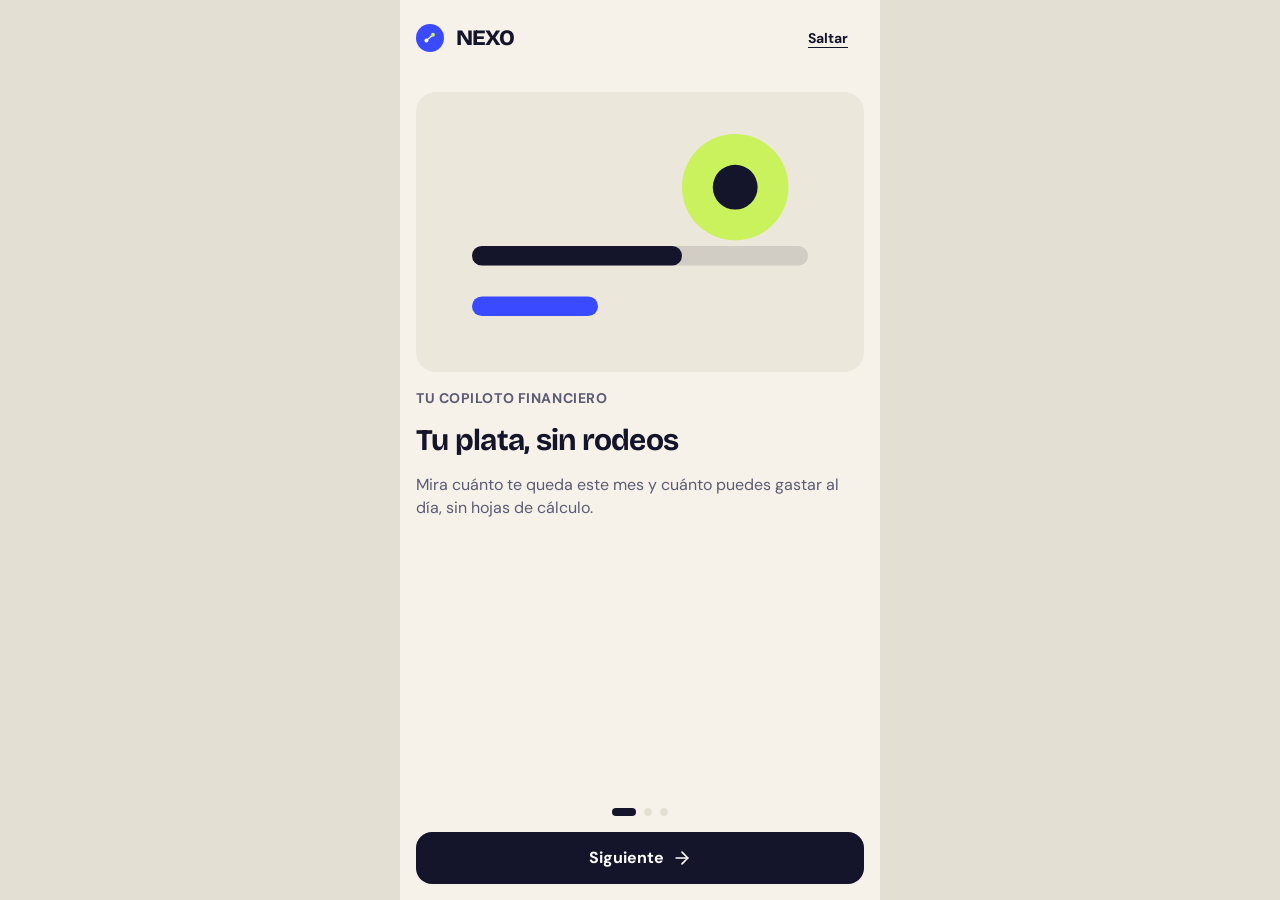
==== commit ffde288a: "Preparo la conexión con Supabase Capa "Nube" en app.js sin librerías (fetch a la API REST): usuario " ====
--- a/index.html
+++ b/index.html
@@ -94,6 +94,7 @@
     </div>
   </main>
 
+  <script src="js/config.js"></script>
   <script src="js/data.js"></script>
   <script src="js/app.js"></script>
 </body>
--- a/css/tokens.css
+++ b/css/tokens.css
@@ -26,10 +26,15 @@
   src: url("../assets/fuentes/dm-sans-latin.woff2") format("woff2");
 }
 
-:root {
-
-  /* ---------- COLORES ---------- */
-
+/* ---------- PALETAS DE COLOR ----------
+   La persona elige una de 4 paletas en Perfil > Colores. Cada paleta
+   cambia solo estos 12 colores base; los demás (superficie, estados,
+   categorías) son iguales en todas.
+   Se activa con data-paleta="…" en <html> (toda la app) o en cualquier
+   elemento (por ejemplo, las muestras de color de cada opción).
+   "Lima y tinta" es la paleta de siempre: la que se usa si no hay otra. */
+:root,
+[data-paleta="lima"] {
   /* Marca: tinta oscura y lima */
   --color-primario: #14142B;          /* botón principal, texto, tarjeta oscura */
   --color-primario-hover: #2A2A4A;    /* botón principal al pasar el mouse */
@@ -41,18 +46,72 @@
   --color-ia: #3A4BFF;                /* logo, nombre de NEXO, borde de foco */
   --color-ia-suave: #E8EBFF;          /* fondo suave del azul */
 
-  /* Fondos y superficies */
+  /* Fondos */
   --color-fondo: #F6F2EA;             /* fondo de la app */
   --color-fondo-suave: #ECE7DB;       /* fondo arena: recuadros, etiquetas suaves */
-  --color-superficie: #FFFFFF;        /* tarjetas, campos, chips */
 
   /* Texto */
   --color-texto: #14142B;             /* texto principal */
   --color-texto-suave: #5B5B73;       /* texto secundario */
-  --color-texto-inverso: #FFFFFF;     /* texto sobre fondos oscuros */
 
   /* Bordes */
   --color-borde: #E4DFD3;             /* bordes y separadores */
+}
+
+/* Coral y ciruela: cálida y cercana */
+[data-paleta="coral"] {
+  --color-primario: #2A1038;
+  --color-primario-hover: #3E1F52;
+  --color-secundario: #FF8F70;
+  --color-secundario-hover: #F27A58;
+  --color-secundario-suave: #FFE3D9;
+  --color-ia: #6C4BFF;
+  --color-ia-suave: #ECE6FF;
+  --color-fondo: #FFF5EE;
+  --color-fondo-suave: #F8E6DB;
+  --color-texto: #2A1038;
+  --color-texto-suave: #66506F;
+  --color-borde: #F0DDD2;
+}
+
+/* Mar y menta: serena */
+[data-paleta="mar"] {
+  --color-primario: #0D2B33;
+  --color-primario-hover: #1C434E;
+  --color-secundario: #7BE3C3;
+  --color-secundario-hover: #5BD3AF;
+  --color-secundario-suave: #D9F7EE;
+  --color-ia: #2F5BFF;
+  --color-ia-suave: #E4EBFF;
+  --color-fondo: #EEF6F5;
+  --color-fondo-suave: #E0EEEC;
+  --color-texto: #0D2B33;
+  --color-texto-suave: #4D6870;
+  --color-borde: #D5E4E2;
+}
+
+/* Sol y noche: enérgica */
+[data-paleta="sol"] {
+  --color-primario: #1A1814;
+  --color-primario-hover: #34302A;
+  --color-secundario: #FFD23F;
+  --color-secundario-hover: #F2C200;
+  --color-secundario-suave: #FFF1B8;
+  --color-ia: #2748FF;
+  --color-ia-suave: #E6EAFF;
+  --color-fondo: #FFFAEB;
+  --color-fondo-suave: #F6EDCF;
+  --color-texto: #1A1814;
+  --color-texto-suave: #5E5846;
+  --color-borde: #EDE4C8;
+}
+
+:root {
+
+  /* ---------- OTROS COLORES (iguales en todas las paletas) ---------- */
+
+  --color-superficie: #FFFFFF;        /* tarjetas, campos, chips */
+  --color-texto-inverso: #FFFFFF;     /* texto sobre fondos oscuros */
 
   /* Estados: éxito, aviso y error */
   --color-exito: #0B7A55;
--- a/css/components.css
+++ b/css/components.css
@@ -197,6 +197,20 @@
   overflow: hidden;
 }
 .ilustracion img { display: block; width: 100%; height: 100%; }
+
+/* Avatar: círculo con la inicial de quien escribe (comunidad) */
+.avatar {
+  display: grid;
+  place-items: center;
+  flex: none;
+  width: var(--icono-lg);
+  height: var(--icono-lg);
+  border-radius: var(--radio-total);
+  background: var(--color-ia-suave);
+  color: var(--color-ia);
+  font-size: var(--texto-xs);
+  font-weight: var(--peso-fuerte);
+}
 
 /* Círculo de éxito (gasto registrado, meta cumplida) */
 .marca-exito {
@@ -287,6 +301,9 @@
   border-color: transparent;
   background: transparent;
 }
+/* Para ponerlo sobre una tarjeta oscura (el ojo y el "?" de Inicio) */
+.boton-icono--sobre-oscuro { color: var(--color-texto-inverso); }
+.boton-icono--sobre-oscuro:hover:not(:disabled) { border-color: var(--color-inverso-texto); }
 
 /* Botones de elección: "Grabar audio" / "Escribir" */
 .modos { display: grid; grid-template-columns: 1fr 1fr; gap: var(--espacio-2); }
@@ -339,6 +356,7 @@
   color: var(--color-texto);
   font-size: var(--texto-sm);
   font-weight: var(--peso-fuerte);
+  text-decoration: none;
 }
 .chip-racha:hover:not(:disabled) { background: var(--color-secundario-hover); }
 
@@ -442,6 +460,7 @@
   width: 100%;
   text-align: left;
   color: inherit;
+  text-decoration: none;
   cursor: pointer;
   transition: border-color var(--duracion-boton) ease;
 }
@@ -535,6 +554,39 @@
 }
 .buscador .campo { padding-left: calc(var(--espacio-4) + var(--icono-md) + var(--espacio-3)); }
 
+/* Opción de paleta (Perfil > Colores): botón con 4 muestras de color.
+   Las muestras toman los colores de la paleta que dice el data-paleta
+   de .opcion-paleta__muestras (por eso no llevan colores sueltos). */
+.opcion-paleta {
+  display: flex;
+  align-items: center;
+  gap: var(--espacio-3);
+  width: 100%;
+  padding: var(--espacio-3);
+  border: var(--borde-grueso) solid var(--color-borde);
+  border-radius: var(--radio-lg);
+  background: var(--color-fondo);
+  color: var(--color-texto);
+  text-align: left;
+  transition: border-color var(--duracion-boton) ease;
+}
+.opcion-paleta:hover { border-color: var(--color-texto-suave); }
+.opcion-paleta[aria-pressed="true"] { border-color: var(--color-primario); }
+.opcion-paleta__muestras { display: flex; flex: none; }
+.opcion-paleta__muestra {
+  width: var(--icono-lg);
+  height: var(--icono-lg);
+  border: var(--borde-grueso) solid var(--color-superficie);
+  border-radius: var(--radio-total);
+  box-shadow: var(--sombra-suave);
+}
+.opcion-paleta__muestra + .opcion-paleta__muestra { margin-left: calc(var(--espacio-2) * -1); }
+.opcion-paleta__muestra--fondo { background: var(--color-fondo); }
+.opcion-paleta__muestra--primario { background: var(--color-primario); }
+.opcion-paleta__muestra--secundario { background: var(--color-secundario); }
+.opcion-paleta__muestra--ia { background: var(--color-ia); }
+.opcion-paleta__cuerpo { display: grid; flex: 1; min-width: 0; }
+
 
 /* ---------- 9. AVISOS Y CHAT ---------- */
 
@@ -654,6 +706,7 @@
   color: var(--color-texto-suave);
   font-size: var(--texto-xs);
   font-weight: var(--peso-fuerte);
+  text-decoration: none;
 }
 .navegacion__item:hover { color: var(--color-texto); }
 .navegacion__item--activo { color: var(--color-texto); }
@@ -709,6 +762,7 @@
   background: transparent;
   color: inherit;
   text-align: left;
+  text-decoration: none;
 }
 .fila-lista--boton:hover { background: var(--color-fondo-suave); }
 
--- a/css/styles.css
+++ b/css/styles.css
@@ -10,6 +10,7 @@
 .pantalla__contenido {
   display: flex;
   flex-direction: column;
+  gap: var(--espacio-4);
 }
 
 /* Un "paso" es una parte de la pantalla (por ejemplo, el carrusel o el
@@ -27,6 +28,42 @@
   padding-top: var(--espacio-4);
 }
 
+/* Empuja un elemento al extremo derecho de su fila; si la fila se parte en dos
+   líneas porque no cabe, queda a la derecha de la segunda */
+.al-extremo { margin-left: auto; }
+
+/* Texto solo para lectores de pantalla: no se ve, pero el campo sigue teniendo su <label> */
+.solo-lectores {
+  position: absolute;
+  width: var(--borde-fino);
+  height: var(--borde-fino);
+  margin: calc(var(--borde-fino) * -1);
+  padding: 0;
+  overflow: hidden;
+  clip: rect(0, 0, 0, 0);
+  white-space: nowrap;
+  border: 0;
+}
+
+/* En una fila, deja el ícono arriba junto al título en vez de centrarlo */
+.alinear-arriba { align-items: flex-start; }
+
+/* Un botón o etiqueta que no se estira al ancho de su columna */
+.alinear-inicio { justify-self: start; }
+
+/* Dos tarjetas lado a lado, del mismo ancho (racha y plan en Perfil) */
+.dos-columnas {
+  display: grid;
+  grid-template-columns: 1fr 1fr;
+  gap: var(--espacio-4);
+}
+
+/* Texto centrado (por ejemplo, el mensaje de "¡Lo lograste!") */
+.texto-centrado { text-align: center; }
+
+/* Un texto corto que no se parte en dos líneas (títulos y links de una fila) */
+.sin-salto { white-space: nowrap; }
+
 /* Lo que tiene el atributo hidden no se ve (debe ir al final para ganarle
    a los componentes que definen su propio display) */
 [hidden] { display: none; }
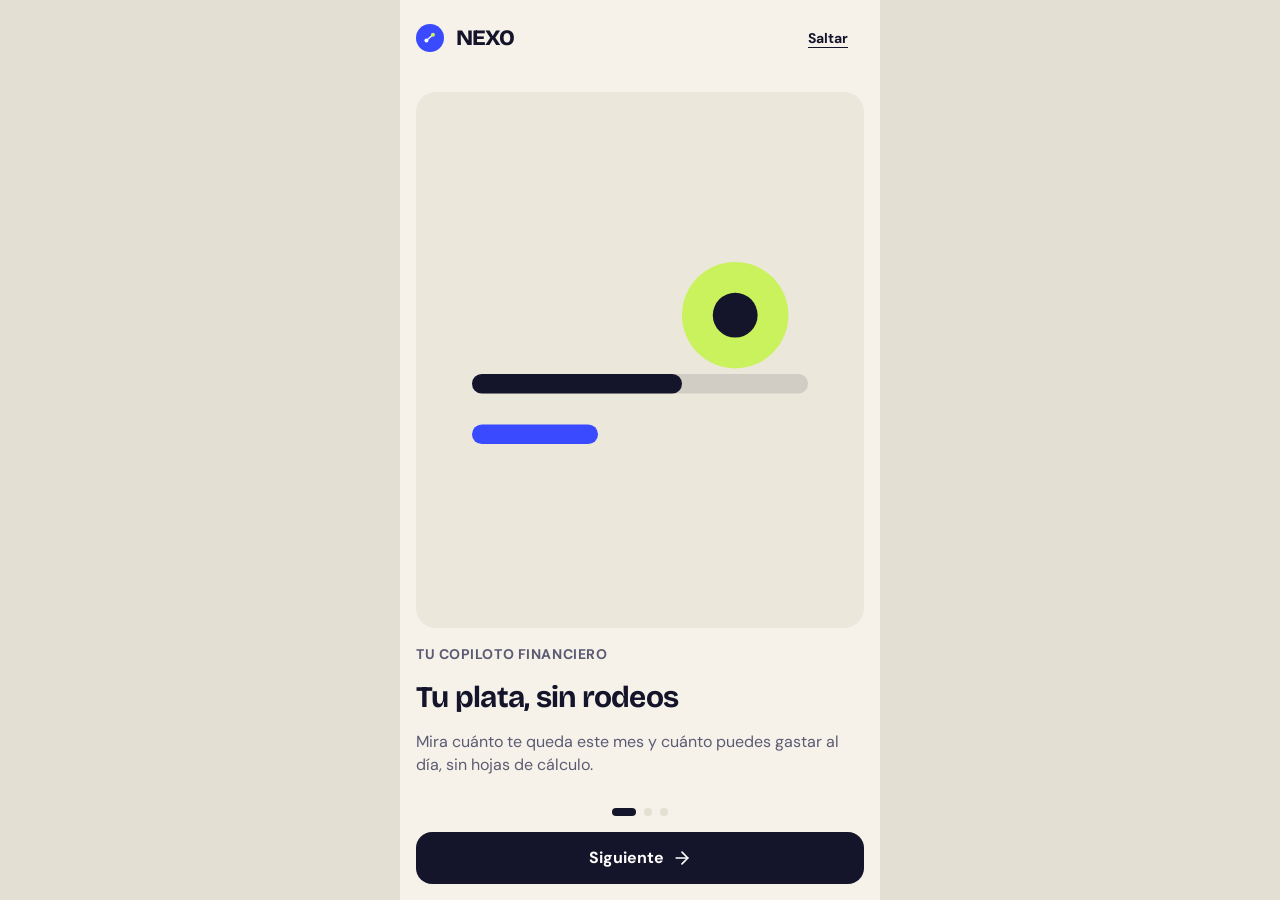
==== commit aa13a37c: "Quito el hueco de la bienvenida La ilustración crece y llena el alto libre; el título y el texto que" ====
--- a/index.html
+++ b/index.html
@@ -26,10 +26,12 @@
           <button type="button" class="boton boton--texto boton--pequeno" id="boton-saltar">Saltar</button>
         </header>
 
-        <div class="ilustracion"><img id="diapositiva-imagen" alt=""></div>
-        <p class="etiqueta-mayuscula" id="diapositiva-etiqueta" hidden></p>
-        <h1 class="titulo-pantalla" id="diapositiva-titulo"></h1>
-        <p class="texto-suave" id="diapositiva-texto"></p>
+        <div class="ilustracion paso__protagonista"><img id="diapositiva-imagen" alt=""></div>
+        <div class="paso__textos" id="diapositiva-textos">
+          <p class="etiqueta-mayuscula" id="diapositiva-etiqueta" hidden></p>
+          <h1 class="titulo-pantalla" id="diapositiva-titulo"></h1>
+          <p class="texto-suave" id="diapositiva-texto"></p>
+        </div>
 
         <div class="paso__fondo">
           <div class="puntos" id="diapositiva-puntos" role="img" aria-label="Diapositiva 1 de 3"></div>
--- a/css/styles.css
+++ b/css/styles.css
@@ -28,6 +28,25 @@
   padding-top: var(--espacio-4);
 }
 
+/* La ilustración protagonista de un paso (carrusel de bienvenida): crece y
+   llena el alto libre, así el texto queda abajo junto a los puntos y el botón.
+   Nunca se achica más que su forma normal (16:10 en un celular). */
+.paso__protagonista {
+  flex: 1;
+  aspect-ratio: auto;
+  min-height: calc(var(--alto-control-lg) * 4);
+}
+
+/* Los textos del carrusel: reservan el alto del texto más largo de todas las
+   diapositivas (app.js lo mide y lo pasa en --alto-textos) y se apoyan abajo,
+   junto a los puntos. Así la ilustración no salta al cambiar de diapositiva. */
+.paso__textos {
+  display: grid;
+  align-content: end;
+  gap: var(--espacio-4);
+  min-height: var(--alto-textos, auto);
+}
+
 /* Empuja un elemento al extremo derecho de su fila; si la fila se parte en dos
    líneas porque no cabe, queda a la derecha de la segunda */
 .al-extremo { margin-left: auto; }
@@ -51,6 +70,22 @@
 /* Un botón o etiqueta que no se estira al ancho de su columna */
 .alinear-inicio { justify-self: start; }
 
+/* Pie fijo de una pantalla: lo que va pegado abajo, al alcance del pulgar
+   (en Copiloto, la caja para escribir y la barra de navegación).
+   El contenido de arriba pasa por detrás al bajar. */
+.pie-pantalla {
+  position: sticky;
+  bottom: 0;
+  z-index: 10;
+  background: var(--color-fondo);
+}
+.pie-pantalla__barra {
+  display: grid;
+  gap: var(--espacio-3);
+  padding: var(--espacio-3) var(--espacio-4);
+  border-top: var(--borde-fino) solid var(--color-borde);
+}
+
 /* Dos tarjetas lado a lado, del mismo ancho (racha y plan en Perfil) */
 .dos-columnas {
   display: grid;
